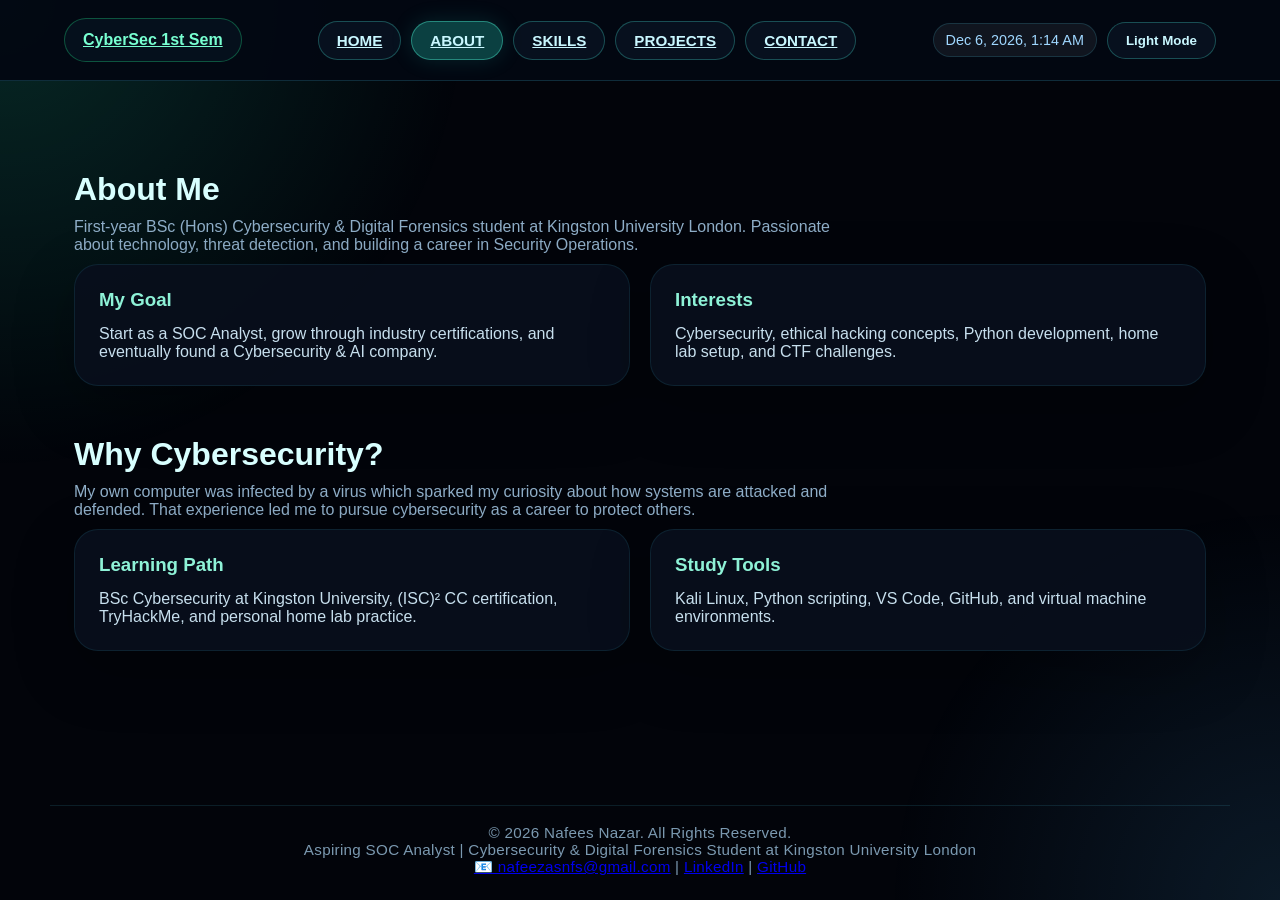
==== about.html @ be1dd74a "updated the footer" ====
﻿<!DOCTYPE html>
<html lang="en">

<head>
    <meta charset="UTF-8">
    <meta name="viewport" content="width=device-width, initial-scale=1.0">
    <title>Cybersecurity Portfolio - About</title>
    <link rel="stylesheet" href="./Assets/CSS/style.css">
</head>

<body>
    <header class="navbar-container">
        <nav class="nav_bar">
            <a class="brand" href="index.html">CyberSec 1st Sem</a>
            <div class="tab-buttons">
                <a class="tab-button" href="index.html">HOME</a>
                <a class="tab-button active" aria-current="page" href="about.html">ABOUT</a>
                <a class="tab-button" href="skills.html">SKILLS</a>
                <a class="tab-button" href="projects.html">PROJECTS</a>
                <a class="tab-button" href="contact.html">CONTACT</a>
            </div>
            <div class="nav-meta">
                <span id="live-time" class="live-time"></span>
                <button id="theme-toggle" class="theme-button" type="button">Light Mode</button>
            </div>
        </nav>
    </header>

    <main>
        <section class="info-section">
            <div class="section-heading">
                <h2>About Me</h2>
                <p>First-year BSc (Hons) Cybersecurity & Digital Forensics student at Kingston University London. Passionate about technology, threat detection, and building a career in Security Operations.</p>
            </div>
            <div class="info-grid">
                <div class="info-card">
                    <h3>My Goal</h3>
                    <p>Start as a SOC Analyst, grow through industry certifications, and eventually found a Cybersecurity & AI company.</p>
                </div>
                <div class="info-card">
                    <h3>Interests</h3>
                    <p>Cybersecurity, ethical hacking concepts, Python development, home lab setup, and CTF challenges.</p>
                </div>
            </div>
        </section>
        <section class="info-section">
            <div class="section-heading">
                <h2>Why Cybersecurity?</h2>
                <p>My own computer was infected by a virus which sparked my curiosity about how systems are attacked and defended. That experience led me to pursue cybersecurity as a career to protect others.</p>
            </div>
            <div class="info-grid">
                <div class="info-card">
                    <h3>Learning Path</h3>
                    <p>BSc Cybersecurity at Kingston University, (ISC)² CC certification, TryHackMe, and personal home lab practice.</p>
                </div>
                <div class="info-card">
                    <h3>Study Tools</h3>
                    <p>Kali Linux, Python scripting, VS Code, GitHub, and virtual machine environments.</p>
                </div>
            </div>
        </section>
    </main>

    <footer class="footer">
        <div class="footer-inner">
            <div>
                <p>© 2026 Nafees Nazar. All Rights Reserved.</p>
                <p>Aspiring SOC Analyst | Cybersecurity & Digital Forensics Student at Kingston University London</p>
                <p><a href="mailto:nafeezasnfs@gmail.com">📧 nafeezasnfs@gmail.com</a>  |  
                    <a href="https://linkedin.com/in/nafees-nazar-575b88280" target="_blank" rel="noreferrer">LinkedIn</a>  |  
                    <a href="https://github.com/M-Nafees-Cyber" target="_blank" rel="noreferrer">GitHub</a></p>
            </div>
        </div>
    </footer>

    <script src="./Assets/JS/script.js"></script>
</body>

</html>
---- Assets/CSS/style.css ----
﻿* {
    box-sizing: border-box;
    margin: 0;
    padding: 0;
}

body {
    font-family: 'Ubuntu', sans-serif;
    background: #02040a;
    color: #e8f7ff;
    min-height: 100vh;
    display: flex;
    flex-direction: column;
    overflow-x: hidden;
    scroll-behavior: smooth;
    transition: background 0.4s ease, color 0.4s ease;
}

main {
    flex: 1;
}

body::before {
    content: '';
    position: fixed;
    inset: 0;
    background: radial-gradient(circle at top left, rgba(39, 255, 201, 0.15), transparent 30%),
                radial-gradient(circle at bottom right, rgba(82, 184, 255, 0.12), transparent 25%);
    pointer-events: none;
    transition: background 0.4s ease;
}

body.light-theme {
    background: linear-gradient(180deg, #f8fbff 0%, #dfe8f7 100%);
    color: #0f1729;
}

body.light-theme::before {
    background: radial-gradient(circle at top left, rgba(38, 134, 209, 0.12), transparent 32%),
                radial-gradient(circle at bottom right, rgba(58, 105, 153, 0.12), transparent 30%);
}

body.light-theme .navbar-container {
    background: rgba(255, 255, 255, 0.95);
    border-bottom-color: rgba(38, 130, 190, 0.18);
}

body.light-theme .brand {
    background: #e7f4ff;
    color: #0f3f57;
    border-color: rgba(74, 179, 223, 0.35);
}

body.light-theme .tab-button,
body.light-theme .theme-button,
body.light-theme .tab-link-button,
body.light-theme .primary-button {
    background: rgba(255, 255, 255, 0.92);
    color: #0f1729;
    border-color: rgba(74, 179, 223, 0.28);
}

body.light-theme .tab-button.active {
    background: rgba(181, 224, 245, 0.35);
}

body.light-theme .live-time {
    background: rgba(255, 255, 255, 0.95);
    color: #214b61;
    border-color: rgba(74, 179, 223, 0.2);
}

body.light-theme .tab-button:hover,
body.light-theme .theme-button:hover,
body.light-theme .primary-button:hover,
body.light-theme .tab-link-button:hover {
    background: rgba(74, 179, 223, 0.18);
    box-shadow: 0 0 12px rgba(74, 179, 223, 0.18);
}

body.light-theme .overview-card,
body.light-theme .info-card,
body.light-theme .skill-card,
body.light-theme .project-card,
body.light-theme .contact-form,
body.light-theme .contact-link,
body.light-theme .code-card {
    background: rgba(255, 255, 255, 0.94);
    border-color: rgba(74, 179, 223, 0.16);
    color: #0f1729;
    box-shadow: 0 10px 30px rgba(15, 23, 42, 0.08);
}

body.light-theme .overview-card h3,
body.light-theme .info-card h3,
body.light-theme .skill-card h3,
body.light-theme .project-card h3,
body.light-theme .section-heading h2,
body.light-theme .hero-content h1 {
    color: #0b3b56;
}

body.light-theme .overview-card p,
body.light-theme .info-card p,
body.light-theme .skill-card p,
body.light-theme .project-card p,
body.light-theme .hero-content p,
body.light-theme .section-heading p,
body.light-theme .contact-form label,
body.light-theme .contact-form input,
body.light-theme .contact-form textarea,
body.light-theme .contact-link {
    color: #314a5d;
}

body.light-theme .contact-form input,
body.light-theme .contact-form textarea {
    background: #f8fbff;
    border-color: rgba(74, 179, 223, 0.22);
}

body.light-theme .status-chip {
    background: rgba(74, 179, 223, 0.14);
    color: #0f5c7e;
}

body.light-theme .footer {
    color: #415766;
    border-top-color: rgba(74, 179, 223, 0.12);
}

img {
    max-width: 100%;
    display: block;
}

.navbar-container {
    position: sticky;
    top: 0;
    z-index: 20;
    background: rgba(3, 8, 18, 0.95);
    border-bottom: 1px solid rgba(72, 210, 240, 0.18);
}

.nav_bar {
    display: flex;
    flex-wrap: wrap;
    align-items: center;
    justify-content: space-between;
    gap: 1rem;
    max-width: 1200px;
    margin: 0 auto;
    padding: 18px 24px;
}

.brand {
    background: #05101c;
    border: 1px solid rgba(30, 211, 130, 0.35);
    color: #78ffd1;
    font-size: 1rem;
    font-weight: 700;
    padding: 12px 18px;
    border-radius: 999px;
    cursor: pointer;
}

.tab-buttons {
    display: flex;
    flex-wrap: wrap;
    gap: 10px;
    justify-content: center;
}

.nav-meta {
    display: flex;
    align-items: center;
    gap: 10px;
}

.live-time {
    font-size: 0.9rem;
    color: #9fd7ff;
    padding: 8px 12px;
    border-radius: 999px;
    background: rgba(255, 255, 255, 0.06);
    border: 1px solid rgba(72, 210, 240, 0.16);
}

.tab-button,
.theme-button,
.tab-link-button,
.primary-button {
    border-radius: 999px;
    border: 1px solid rgba(67, 226, 210, 0.3);
    background: rgba(9, 19, 33, 0.82);
    color: #c9f7ff;
    cursor: pointer;
    transition: transform 0.2s ease, background 0.2s ease, box-shadow 0.2s ease;
}

.tab-button {
    padding: 10px 18px;
    font-size: 0.95rem;
    font-weight: 600;
}

.tab-button.active,
.tab-button:hover,
.theme-button:hover,
.primary-button:hover,
.tab-link-button:hover {
    background: rgba(38, 210, 190, 0.18);
    box-shadow: 0 0 22px rgba(38, 210, 190, 0.15);
}

.tab-button.active {
    background: rgba(38, 210, 190, 0.28);
    border-color: rgba(78, 245, 212, 0.4);
}

.theme-button {
    padding: 10px 18px;
    font-weight: 700;
}

.overview-grid {
    display: grid;
    grid-template-columns: repeat(3, minmax(220px, 1fr));
    gap: 20px;
    margin-top: 32px;
}

.overview-card {
    background: rgba(12, 20, 36, 0.95);
    border: 1px solid rgba(45, 190, 230, 0.18);
    border-radius: 24px;
    padding: 24px;
}

.overview-card h3 {
    margin-bottom: 14px;
    color: #b8fff2;
}

.overview-card p {
    color: #c7e5f3;
}

.status-chip {
    display: inline-flex;
    margin-top: 18px;
    padding: 8px 14px;
    border-radius: 999px;
    font-size: 0.85rem;
    background: rgba(66, 199, 184, 0.12);
    color: #9ff7e8;
}

.contact-links {
    display: flex;
    flex-wrap: wrap;
    gap: 12px;
    margin-bottom: 22px;
}

.contact-link {
    display: inline-flex;
    align-items: center;
    padding: 10px 16px;
    border-radius: 999px;
    background: rgba(33, 55, 79, 0.92);
    color: #9bf0ff;
    text-decoration: none;
    border: 1px solid rgba(59, 184, 223, 0.22);
}

.code-card {
    background: rgba(3, 9, 18, 0.94);
    border: 1px solid rgba(36, 146, 200, 0.18);
    border-radius: 20px;
    padding: 22px;
    margin-top: 28px;
}

.code-card pre {
    margin: 0;
    color: #7ef8fd;
    font-family: 'Courier New', monospace;
    font-size: 0.95rem;
    line-height: 1.5;
}

main {
    max-width: 1180px;
    margin: 0 auto;
    padding: 40px 24px 60px;
    position: relative;
}

.tab-section {
    display: none;
    opacity: 0;
    transform: translateY(16px);
    transition: opacity 0.3s ease, transform 0.3s ease;
}

.tab-section.active {
    display: block;
    opacity: 1;
    transform: translateY(0);
}

.hero-section {
    display: grid;
    grid-template-columns: 1.2fr 0.9fr;
    gap: 2rem;
    align-items: center;
}

.hero-content h1 {
    font-size: clamp(2.2rem, 4vw, 3.4rem);
    margin-bottom: 18px;
    line-height: 1.05;
    letter-spacing: -0.04em;
}

.hero-content p {
    max-width: 620px;
    margin-bottom: 28px;
    color: #a2cfe1;
}

.primary-button,
.tab-link-button {
    padding: 14px 26px;
    font-weight: 700;
    color: #020b10;
    background: linear-gradient(135deg, #2ef6c4 0%, #75e7ff 100%);
    border-color: transparent;
}

.hero-image {
    border-radius: 26px;
    overflow: hidden;
    box-shadow: 0 28px 90px rgba(0, 0, 0, 0.25);
    border: 1px solid rgba(56, 163, 178, 0.18);
}

.hero-image img {
    display: block;
    width: 100%;
    height: auto;
    object-fit: cover;
}

.section-heading h2 {
    font-size: 2rem;
    margin-bottom: 10px;
    color: #d8ffff;
}

.section-heading p {
    max-width: 760px;
    color: #8faec8;
    margin-bottom: 10px;
}

.info-section {
    margin-top: 50px;
}

.info-grid,
.skill-grid,
.project-grid {
    display: grid;
    gap: 20px;
}

.info-grid {
    grid-template-columns: repeat(2, minmax(220px, 1fr));
}

.skill-grid,
.project-grid {
    grid-template-columns: repeat(3, minmax(220px, 1fr));
}

.info-card,
.skill-card,
.project-card,
.contact-form {
    background: rgba(8, 15, 28, 0.9);
    border: 1px solid rgba(50, 163, 191, 0.14);
    border-radius: 24px;
    padding: 24px;
    box-shadow: 0 20px 60px rgba(0, 0, 0, 0.26);
}

.info-card h3,
.skill-card h3,
.project-card h3 {
    margin-bottom: 14px;
    color: #8ef2d7;
}

.info-card p,
.skill-card p,
.project-card p {
    color: #c7dfee;
}

.contact-section {
    margin-top: 50px;
}

.contact-form {
    display: grid;
    gap: 18px;
    max-width: 680px;
}

.contact-form label {
    font-weight: 700;
    color: #d3f4ff;
}

.contact-form input,
.contact-form textarea {
    width: 100%;
    border: 1px solid rgba(255, 255, 255, 0.08);
    border-radius: 16px;
    background: rgba(2, 8, 18, 0.95);
    color: #eef4ff;
    padding: 16px 18px;
    font-size: 1rem;
}

.contact-form input:focus,
.contact-form textarea:focus {
    outline: none;
    border-color: #35f4d0;
    box-shadow: 0 0 0 3px rgba(53, 244, 208, 0.15);
}

.form-message {
    opacity: 0;
    color: #7af2b0;
    transition: opacity 0.25s ease;
}

.form-message.visible {
    opacity: 1;
}

.footer {
    margin: 0 auto;
    max-width: 1180px;
    width: calc(100% - 32px);
    padding: 18px 24px 24px;
    color: #7b99b0;
    border-top: 1px solid rgba(72, 210, 240, 0.12);
    margin-top: auto;
    text-align: center;
}

.footer p {
    margin: 0;
    font-size: 0.95rem;
    letter-spacing: 0.02em;
}

@media (max-width: 960px) {
    .hero-section,
    .overview-grid,
    .info-grid,
    .skill-grid,
    .project-grid {
        grid-template-columns: 1fr;
    }
}

@media (max-width: 640px) {
    .nav_bar {
        flex-direction: column;
        align-items: stretch;
    }

    .tab-buttons {
        justify-content: center;
    }

    .theme-button {
        width: 100%;
    }
}
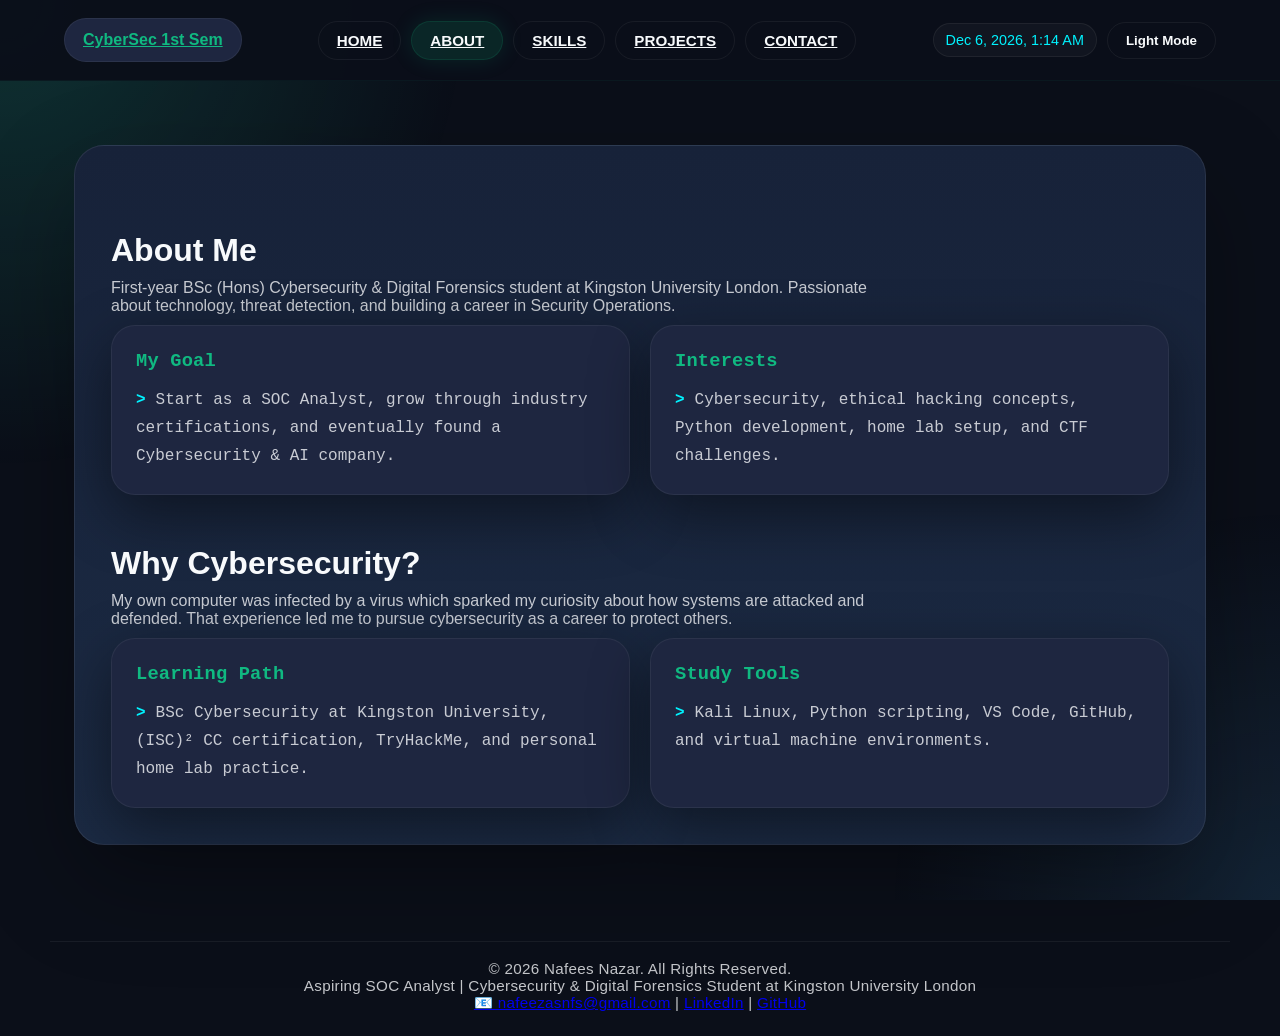
==== commit e3437b26: "Upgraded the cards" ====
--- a/about.html
+++ b/about.html
@@ -12,6 +12,9 @@
     <header class="navbar-container">
         <nav class="nav_bar">
             <a class="brand" href="index.html">CyberSec 1st Sem</a>
+            <button id="menu-toggle" class="menu-toggle" aria-label="Toggle navigation" aria-expanded="false" aria-controls="site-nav">
+                <span class="hamburger" aria-hidden="true"></span>
+            </button>
             <div class="tab-buttons">
                 <a class="tab-button" href="index.html">HOME</a>
                 <a class="tab-button active" aria-current="page" href="about.html">ABOUT</a>
@@ -25,8 +28,10 @@
             </div>
         </nav>
     </header>
+    <div id="nav-overlay" class="nav-overlay" hidden></div>
 
     <main>
+        <div class="page-card">
         <section class="info-section">
             <div class="section-heading">
                 <h2>About Me</h2>
@@ -59,6 +64,7 @@
                 </div>
             </div>
         </section>
+        </div>
     </main>
 
     <footer class="footer">
--- a/Assets/CSS/style.css
+++ b/Assets/CSS/style.css
@@ -4,10 +4,66 @@
     padding: 0;
 }
 
+/* Theme variables: default = Dark Theme per user palette */
+:root {
+    --bg: #0B0F19; /* Deep Slate */
+    --surface: #1E2640; /* Navy Gray */
+    --card: #1E2640;
+    --text: #F8FAFC; /* Crisp White */
+    --muted-text: rgba(248,250,252,0.78);
+    --accent: #00F2FE; /* Mint Green (cyan) */
+    --accent-2: #10B981; /* Mint Green (emerald) */
+    --nav-bg: rgba(11,15,25,0.96);
+    --nav-border: rgba(16,185,129,0.06);
+    --brand-bg: var(--surface);
+    --brand-text: var(--accent-2);
+    --button-text: #0B0F19;
+    --card-shadow: rgba(0,0,0,0.45);
+    --accent-bg: rgba(0,242,254,0.12);
+    --accent-2-bg: rgba(16,185,129,0.14);
+    --muted-bg: rgba(255,255,255,0.03);
+    --muted-border: rgba(255,255,255,0.06);
+    --accent-outline: rgba(16,185,129,0.18);
+    --bg-decor-1: rgba(39,255,201,0.15);
+    --bg-decor-2: rgba(82,184,255,0.12);
+    --large-shadow-color: rgba(0,0,0,0.25);
+    --overlay-bg: rgba(3,8,18,0.6);
+    --focus-outline: rgba(46,198,170,0.18);
+    --focus-shadow: rgba(46,198,170,0.08);
+}
+
+/* Light theme overrides (user palette) */
+.light-theme {
+    --bg: #F4F6F9; /* Ice Gray */
+    --surface: #FFFFFF; /* Pure White */
+    --card: #FFFFFF;
+    --text: #0F172A; /* Dark Ink */
+    --muted-text: rgba(15,23,42,0.72);
+    --accent: #059669; /* Secure Emerald */
+    --accent-2: #059669;
+    --nav-bg: rgba(244,246,249,0.98);
+    --nav-border: rgba(5,150,105,0.06);
+    --brand-bg: var(--surface);
+    --brand-text: var(--accent);
+    --button-text: #FFFFFF;
+    --card-shadow: rgba(15,23,42,0.06);
+    --accent-bg: rgba(5,150,105,0.12);
+    --accent-2-bg: rgba(5,150,105,0.14);
+    --muted-bg: rgba(15,23,42,0.03);
+    --muted-border: rgba(15,23,42,0.06);
+    --accent-outline: rgba(5,150,105,0.12);
+    --bg-decor-1: rgba(5,150,105,0.06);
+    --bg-decor-2: rgba(82,184,255,0.04);
+    --large-shadow-color: rgba(15,23,42,0.06);
+    --overlay-bg: rgba(15,23,42,0.6);
+    --focus-outline: rgba(5,150,105,0.12);
+    --focus-shadow: rgba(5,150,105,0.06);
+}
+
 body {
     font-family: 'Ubuntu', sans-serif;
-    background: #02040a;
-    color: #e8f7ff;
+    background: var(--bg);
+    color: var(--text);
     min-height: 100vh;
     display: flex;
     flex-direction: column;
@@ -24,110 +80,12 @@
     content: '';
     position: fixed;
     inset: 0;
-    background: radial-gradient(circle at top left, rgba(39, 255, 201, 0.15), transparent 30%),
-                radial-gradient(circle at bottom right, rgba(82, 184, 255, 0.12), transparent 25%);
+    background: radial-gradient(circle at top left, var(--bg-decor-1), transparent 30%),
+                radial-gradient(circle at bottom right, var(--bg-decor-2), transparent 25%);
     pointer-events: none;
     transition: background 0.4s ease;
 }
-
-body.light-theme {
-    background: linear-gradient(180deg, #f8fbff 0%, #dfe8f7 100%);
-    color: #0f1729;
-}
-
-body.light-theme::before {
-    background: radial-gradient(circle at top left, rgba(38, 134, 209, 0.12), transparent 32%),
-                radial-gradient(circle at bottom right, rgba(58, 105, 153, 0.12), transparent 30%);
-}
-
-body.light-theme .navbar-container {
-    background: rgba(255, 255, 255, 0.95);
-    border-bottom-color: rgba(38, 130, 190, 0.18);
-}
-
-body.light-theme .brand {
-    background: #e7f4ff;
-    color: #0f3f57;
-    border-color: rgba(74, 179, 223, 0.35);
-}
-
-body.light-theme .tab-button,
-body.light-theme .theme-button,
-body.light-theme .tab-link-button,
-body.light-theme .primary-button {
-    background: rgba(255, 255, 255, 0.92);
-    color: #0f1729;
-    border-color: rgba(74, 179, 223, 0.28);
-}
-
-body.light-theme .tab-button.active {
-    background: rgba(181, 224, 245, 0.35);
-}
-
-body.light-theme .live-time {
-    background: rgba(255, 255, 255, 0.95);
-    color: #214b61;
-    border-color: rgba(74, 179, 223, 0.2);
-}
-
-body.light-theme .tab-button:hover,
-body.light-theme .theme-button:hover,
-body.light-theme .primary-button:hover,
-body.light-theme .tab-link-button:hover {
-    background: rgba(74, 179, 223, 0.18);
-    box-shadow: 0 0 12px rgba(74, 179, 223, 0.18);
-}
-
-body.light-theme .overview-card,
-body.light-theme .info-card,
-body.light-theme .skill-card,
-body.light-theme .project-card,
-body.light-theme .contact-form,
-body.light-theme .contact-link,
-body.light-theme .code-card {
-    background: rgba(255, 255, 255, 0.94);
-    border-color: rgba(74, 179, 223, 0.16);
-    color: #0f1729;
-    box-shadow: 0 10px 30px rgba(15, 23, 42, 0.08);
-}
-
-body.light-theme .overview-card h3,
-body.light-theme .info-card h3,
-body.light-theme .skill-card h3,
-body.light-theme .project-card h3,
-body.light-theme .section-heading h2,
-body.light-theme .hero-content h1 {
-    color: #0b3b56;
-}
-
-body.light-theme .overview-card p,
-body.light-theme .info-card p,
-body.light-theme .skill-card p,
-body.light-theme .project-card p,
-body.light-theme .hero-content p,
-body.light-theme .section-heading p,
-body.light-theme .contact-form label,
-body.light-theme .contact-form input,
-body.light-theme .contact-form textarea,
-body.light-theme .contact-link {
-    color: #314a5d;
-}
-
-body.light-theme .contact-form input,
-body.light-theme .contact-form textarea {
-    background: #f8fbff;
-    border-color: rgba(74, 179, 223, 0.22);
-}
-
-body.light-theme .status-chip {
-    background: rgba(74, 179, 223, 0.14);
-    color: #0f5c7e;
-}
-
-body.light-theme .footer {
-    color: #415766;
-    border-top-color: rgba(74, 179, 223, 0.12);
-}
+/* Deprecated light-theme specifics removed — color palette now driven by CSS variables above */
 
 img {
     max-width: 100%;
@@ -138,8 +96,8 @@
     position: sticky;
     top: 0;
     z-index: 20;
-    background: rgba(3, 8, 18, 0.95);
-    border-bottom: 1px solid rgba(72, 210, 240, 0.18);
+    background: var(--nav-bg);
+    border-bottom: 1px solid var(--nav-border);
 }
 
 .nav_bar {
@@ -153,10 +111,109 @@
     padding: 18px 24px;
 }
 
+/* Mobile/tablet menu toggle - hidden on desktop */
+.menu-toggle {
+    display: none;
+    background: transparent;
+    border: 1px solid var(--muted-border);
+    color: inherit;
+    padding: 8px 10px;
+    font-size: 1.25rem;
+    border-radius: 8px;
+    cursor: pointer;
+}
+/* Default: ensure tab-buttons visible on desktop */
+.tab-buttons { display: flex; }
+
+/* When nav is open on small screens show items (controlled below) */
+.nav_bar.open .tab-buttons {
+    display: flex;
+}
+
+/* Slight layout tweaks for medium/small screens (tablet+mobile) */
+@media (max-width: 900px) {
+    .menu-toggle {
+        display: inline-flex !important;
+        align-items: center;
+        justify-content: center;
+    }
+
+    /* Hide the regular inline nav and convert to stacked panel */
+    .tab-buttons {
+        display: none;
+        width: 100%;
+        flex-direction: column;
+        gap: 10px;
+        margin-top: 12px;
+        overflow: hidden;
+        max-height: 0;
+        transition: max-height 360ms cubic-bezier(.2,.9,.2,1);
+    }
+
+    .nav_bar.open .tab-buttons {
+        max-height: 520px; /* allows slide-down */
+        padding: 12px 0 10px;
+        box-shadow: 0 18px 44px var(--card-shadow);
+        border-radius: 12px;
+        background: var(--nav-bg);
+        border: 1px solid var(--nav-border);
+    }
+
+    .nav_meta,
+    .nav-meta {
+        display: flex;
+        gap: 8px;
+        align-items: center;
+    }
+
+    .nav_bar {
+        align-items: flex-start;
+    }
+
+    /* Staggered reveal for nav items */
+    .tab-buttons a,
+    .tab-buttons button {
+        opacity: 0;
+        transform: translateY(-6px) scale(0.99);
+        transition: transform 320ms cubic-bezier(.2,.9,.2,1), opacity 260ms ease;
+        padding: 12px 16px;
+        border-radius: 10px;
+        background: transparent;
+    }
+
+    .nav_bar.open .tab-buttons a,
+    .nav_bar.open .tab-buttons button {
+        opacity: 1;
+        transform: translateY(0) scale(1);
+    }
+
+    .nav_bar.open .tab-buttons a:nth-child(1){ transition-delay: 80ms; }
+    .nav_bar.open .tab-buttons a:nth-child(2){ transition-delay: 140ms; }
+    .nav_bar.open .tab-buttons a:nth-child(3){ transition-delay: 200ms; }
+    .nav_bar.open .tab-buttons a:nth-child(4){ transition-delay: 260ms; }
+    .nav_bar.open .tab-buttons a:nth-child(5){ transition-delay: 320ms; }
+}
+
+@media (max-width: 480px) {
+    main {
+        padding: 28px 16px 48px;
+    }
+
+    .hero-content h1 {
+        font-size: clamp(1.6rem, 5vw, 2.4rem);
+    }
+
+    .primary-button,
+    .tab-button {
+        padding: 12px 16px;
+        font-size: 0.95rem;
+    }
+}
+
 .brand {
-    background: #05101c;
-    border: 1px solid rgba(30, 211, 130, 0.35);
-    color: #78ffd1;
+    background: var(--brand-bg);
+    border: 1px solid var(--muted-border);
+    color: var(--brand-text);
     font-size: 1rem;
     font-weight: 700;
     padding: 12px 18px;
@@ -179,11 +236,11 @@
 
 .live-time {
     font-size: 0.9rem;
-    color: #9fd7ff;
+    color: var(--accent);
     padding: 8px 12px;
     border-radius: 999px;
-    background: rgba(255, 255, 255, 0.06);
-    border: 1px solid rgba(72, 210, 240, 0.16);
+    background: var(--muted-bg);
+    border: 1px solid var(--muted-border);
 }
 
 .tab-button,
@@ -191,11 +248,11 @@
 .tab-link-button,
 .primary-button {
     border-radius: 999px;
-    border: 1px solid rgba(67, 226, 210, 0.3);
-    background: rgba(9, 19, 33, 0.82);
-    color: #c9f7ff;
+    border: 1px solid var(--muted-border);
+    background: transparent;
+    color: var(--text);
     cursor: pointer;
-    transition: transform 0.2s ease, background 0.2s ease, box-shadow 0.2s ease;
+    transition: transform 0.18s ease, background 260ms ease, box-shadow 200ms ease;
 }
 
 .tab-button {
@@ -209,13 +266,13 @@
 .theme-button:hover,
 .primary-button:hover,
 .tab-link-button:hover {
-    background: rgba(38, 210, 190, 0.18);
-    box-shadow: 0 0 22px rgba(38, 210, 190, 0.15);
+    background: var(--accent-bg);
+    box-shadow: 0 0 22px var(--accent-2-bg);
 }
 
 .tab-button.active {
-    background: rgba(38, 210, 190, 0.28);
-    border-color: rgba(78, 245, 212, 0.4);
+    background: var(--accent-2-bg);
+    border-color: var(--accent-2-bg);
 }
 
 .theme-button {
@@ -231,19 +288,19 @@
 }
 
 .overview-card {
-    background: rgba(12, 20, 36, 0.95);
-    border: 1px solid rgba(45, 190, 230, 0.18);
+    background: var(--card);
+    border: 1px solid var(--muted-border);
     border-radius: 24px;
     padding: 24px;
 }
 
 .overview-card h3 {
     margin-bottom: 14px;
-    color: #b8fff2;
+    color: var(--accent-2);
 }
 
 .overview-card p {
-    color: #c7e5f3;
+    color: var(--muted-text);
 }
 
 .status-chip {
@@ -252,8 +309,8 @@
     padding: 8px 14px;
     border-radius: 999px;
     font-size: 0.85rem;
-    background: rgba(66, 199, 184, 0.12);
-    color: #9ff7e8;
+    background: var(--accent-2-bg);
+    color: var(--accent-2);
 }
 
 .contact-links {
@@ -268,26 +325,155 @@
     align-items: center;
     padding: 10px 16px;
     border-radius: 999px;
-    background: rgba(33, 55, 79, 0.92);
-    color: #9bf0ff;
+    background: var(--muted-bg);
+    color: var(--accent);
     text-decoration: none;
-    border: 1px solid rgba(59, 184, 223, 0.22);
+    border: 1px solid var(--muted-border);
 }
 
 .code-card {
-    background: rgba(3, 9, 18, 0.94);
-    border: 1px solid rgba(36, 146, 200, 0.18);
+    background: var(--surface);
+    border: 1px solid var(--muted-border);
     border-radius: 20px;
     padding: 22px;
     margin-top: 28px;
 }
-
 .code-card pre {
     margin: 0;
-    color: #7ef8fd;
+    color: var(--accent);
     font-family: 'Courier New', monospace;
     font-size: 0.95rem;
     line-height: 1.5;
+}
+
+    .page-card {
+        background: linear-gradient(180deg, #172239 0%, #1B2A43 100%);
+        border: 1px solid rgba(255,255,255,0.08);
+        border-radius: 30px;
+        box-shadow: 0 38px 100px rgba(0, 0, 0, 0.28);
+        padding: 36px;
+        margin: 24px auto 36px;
+        max-width: 1200px;
+    }
+
+    .page-card section {
+        margin-bottom: 28px;
+    }
+
+    .page-card section:last-child {
+        margin-bottom: 0;
+    }
+
+    .page-card .hero-section {
+        background: rgba(255,255,255,0.04);
+        border: 1px solid rgba(255,255,255,0.08);
+        border-radius: 28px;
+        padding: 28px;
+        box-shadow: inset 0 0 0 rgba(255,255,255,0.02);
+    }
+
+    .page-card .hero-content,
+    .page-card .overview-grid,
+    .page-card .info-grid,
+    .page-card .skill-grid,
+    .page-card .project-grid,
+    .page-card .contact-links,
+    .page-card .contact-form {
+        margin-top: 0;
+    }
+
+/* Terminal-style card used on the home hero */
+.terminal-card {
+    background: linear-gradient(180deg, rgba(6,10,18,0.96), rgba(9,14,22,0.98));
+    border-radius: 12px;
+    padding: 18px 20px;
+    margin-top: 18px;
+    border: 1px solid rgba(255,255,255,0.04);
+    box-shadow: 0 12px 30px rgba(2,6,23,0.6);
+    max-width: 680px;
+    font-family: 'Courier New', monospace;
+}
+
+.term-prompt {
+    color: rgba(180,220,255,0.9);
+    font-weight: 700;
+    margin-bottom: 10px;
+    background: linear-gradient(90deg, rgba(255,255,255,0.02), transparent);
+    padding: 8px 12px;
+    border-radius: 8px;
+}
+
+.term-list {
+    list-style: none;
+    padding: 6px 4px 0 8px;
+    margin: 0;
+}
+
+.term-list li {
+    color: var(--muted-text);
+    padding: 8px 0;
+    display: flex;
+    gap: 10px;
+    align-items: baseline;
+}
+
+.term-list .chev {
+    color: var(--accent);
+    display: inline-block;
+    width: 20px;
+    font-weight: 700;
+}
+
+/* Make overview/info/skill/project cards match the terminal aesthetic */
+.overview-card,
+.info-card,
+.skill-card,
+.project-card {
+    background: linear-gradient(180deg, rgba(10, 16, 30, 0.96), rgba(15, 22, 38, 0.98));
+    border: 1px solid rgba(255,255,255,0.1);
+    border-radius: 18px;
+    padding: 24px;
+    color: var(--muted-text);
+    font-family: 'Courier New', monospace;
+    box-shadow: 0 24px 48px rgba(0, 0, 0, 0.35);
+    transition: transform 0.25s ease, border-color 0.25s ease, box-shadow 0.25s ease;
+}
+
+.overview-card:hover,
+.info-card:hover,
+.skill-card:hover,
+.project-card:hover {
+    transform: translateY(-4px);
+    border-color: rgba(0,242,254,0.2);
+    box-shadow: 0 28px 58px rgba(0, 0, 0, 0.4);
+}
+
+.overview-card h3,
+.info-card h3,
+.skill-card h3,
+.project-card h3 {
+    color: var(--accent);
+    font-weight: 700;
+    margin-bottom: 12px;
+    letter-spacing: 0.01em;
+}
+
+.overview-card p,
+.info-card p,
+.skill-card p,
+.project-card p {
+    margin: 0;
+    line-height: 1.75;
+}
+
+.overview-card p:before,
+.info-card p:before,
+.skill-card p:before,
+.project-card p:before {
+    content: ">";
+    color: var(--accent);
+    margin-right: 10px;
+    font-weight: 700;
 }
 
 main {
@@ -327,23 +513,67 @@
 .hero-content p {
     max-width: 620px;
     margin-bottom: 28px;
-    color: #a2cfe1;
+    color: var(--muted-text);
 }
 
 .primary-button,
 .tab-link-button {
     padding: 14px 26px;
     font-weight: 700;
-    color: #020b10;
-    background: linear-gradient(135deg, #2ef6c4 0%, #75e7ff 100%);
+    color: var(--button-text);
+    background: linear-gradient(135deg, var(--accent) 0%, var(--accent-2) 100%);
     border-color: transparent;
+    text-decoration: none;
+    display: inline-flex;
+    align-items: center;
+    justify-content: center;
+}
+
+.primary-button:visited,
+.secondary-button:visited,
+.tab-link-button:visited {
+    color: var(--button-text);
+    text-decoration: none;
+    background: linear-gradient(135deg, var(--accent-2) 0%, var(--accent) 100%);
+}
+
+.primary-button:focus,
+.primary-button:active,
+.secondary-button:focus,
+.secondary-button:active,
+.tab-link-button:focus,
+.tab-link-button:active {
+    outline: none;
+    box-shadow: none;
+    background: linear-gradient(135deg, var(--accent-2) 0%, var(--accent) 100%);
+}
+
+.hero-buttons {
+    display: flex;
+    flex-wrap: wrap;
+    gap: 12px;
+}
+
+.secondary-button {
+    background: linear-gradient(135deg, var(--accent-2) 0%, var(--accent) 100%);
+    color: var(--button-text);
+}
+
+.primary-button {
+    background: linear-gradient(135deg, var(--accent-2) 0%, var(--accent) 100%);
+    color: var(--button-text);
+    border: none;
+    padding: 10px 16px;
+    border-radius: 12px;
+    cursor: pointer;
+    transition: transform 160ms ease, box-shadow 180ms ease;
 }
 
 .hero-image {
     border-radius: 26px;
     overflow: hidden;
-    box-shadow: 0 28px 90px rgba(0, 0, 0, 0.25);
-    border: 1px solid rgba(56, 163, 178, 0.18);
+    box-shadow: 0 28px 90px var(--large-shadow-color);
+    border: 1px solid var(--muted-border);
 }
 
 .hero-image img {
@@ -356,12 +586,12 @@
 .section-heading h2 {
     font-size: 2rem;
     margin-bottom: 10px;
-    color: #d8ffff;
+    color: var(--text);
 }
 
 .section-heading p {
     max-width: 760px;
-    color: #8faec8;
+    color: var(--muted-text);
     margin-bottom: 10px;
 }
 
@@ -389,24 +619,24 @@
 .skill-card,
 .project-card,
 .contact-form {
-    background: rgba(8, 15, 28, 0.9);
-    border: 1px solid rgba(50, 163, 191, 0.14);
+    background: var(--card);
+    border: 1px solid var(--muted-border);
     border-radius: 24px;
     padding: 24px;
-    box-shadow: 0 20px 60px rgba(0, 0, 0, 0.26);
+    box-shadow: 0 20px 60px var(--card-shadow);
 }
 
 .info-card h3,
 .skill-card h3,
 .project-card h3 {
     margin-bottom: 14px;
-    color: #8ef2d7;
+    color: var(--accent-2);
 }
 
 .info-card p,
 .skill-card p,
 .project-card p {
-    color: #c7dfee;
+    color: var(--muted-text);
 }
 
 .contact-section {
@@ -421,30 +651,139 @@
 
 .contact-form label {
     font-weight: 700;
-    color: #d3f4ff;
+    color: var(--text);
 }
 
 .contact-form input,
 .contact-form textarea {
     width: 100%;
-    border: 1px solid rgba(255, 255, 255, 0.08);
+    border: 1px solid var(--muted-border);
     border-radius: 16px;
-    background: rgba(2, 8, 18, 0.95);
-    color: #eef4ff;
+    background: var(--surface);
+    color: var(--text);
     padding: 16px 18px;
     font-size: 1rem;
+}
+
+.contact-form textarea {
+    resize: none;
+    height: 160px;
+    max-height: 160px;
+    box-sizing: border-box;
+    overflow: auto;
 }
 
 .contact-form input:focus,
 .contact-form textarea:focus {
     outline: none;
-    border-color: #35f4d0;
-    box-shadow: 0 0 0 3px rgba(53, 244, 208, 0.15);
-}
+    border-color: var(--accent-2);
+    box-shadow: 0 0 0 3px var(--accent-2-bg);
+}
+
+/* Final override media rules to ensure mobile nav hides/shows correctly
+   (placed at end so they override earlier non-media rules) */
+@media (max-width: 880px) {
+    .tab-buttons {
+        display: none !important;
+    }
+
+    .nav_bar.open .tab-buttons {
+        display: flex !important;
+        width: 100%;
+        flex-direction: column;
+        gap: 10px;
+        margin-top: 12px;
+        padding-bottom: 8px;
+    }
+
+    .nav_bar.open .tab-buttons a,
+    .nav_bar.open .tab-buttons button {
+        width: 100%;
+        text-align: center;
+        padding: 10px 14px;
+    }
+
+    .menu-toggle {
+        order: 2;
+        margin-left: 8px;
+    }
+
+    @keyframes navFadeIn {
+        from { opacity: 0; transform: translateY(-6px); }
+        to { opacity: 1; transform: translateY(0); }
+    }
+
+    .nav_bar.open .tab-buttons {
+        animation: navFadeIn 180ms ease;
+    }
+}
+
+.menu-toggle {
+    width: 44px;
+    height: 40px;
+    display: none; /* hidden by default; shown only on <=1024px */
+    align-items: center;
+    justify-content: center;
+    background: transparent;
+    border: 1px solid var(--muted-border);
+    border-radius: 10px;
+    transition: transform 200ms ease, box-shadow 200ms ease, background 150ms ease;
+    -webkit-tap-highlight-color: transparent;
+}
+
+.menu-toggle .hamburger {
+    position: relative;
+    display: block;
+    width: 20px;
+    height: 2px;
+    background-color: var(--text);
+    transition: background-color 180ms ease;
+}
+
+.menu-toggle .hamburger::before,
+.menu-toggle .hamburger::after {
+    content: '';
+    position: absolute;
+    left: 0;
+    width: 100%;
+    height: 2px;
+    background-color: var(--text);
+    transition: transform 220ms ease, opacity 180ms ease, background-color 180ms ease;
+}
+
+.menu-toggle .hamburger::before { top: -7px; }
+.menu-toggle .hamburger::after { top: 7px; }
+
+.menu-toggle.open .hamburger { background: transparent; }
+.menu-toggle.open .hamburger::before { transform: translateY(7px) rotate(45deg); }
+.menu-toggle.open .hamburger::after { transform: translateY(-7px) rotate(-45deg); }
+
+.nav-overlay {
+    position: fixed;
+    inset: 0;
+    background: var(--overlay-bg);
+    z-index: 14;
+    opacity: 0;
+    visibility: hidden;
+    pointer-events: none;
+    transition: opacity 220ms ease, visibility 220ms ease;
+}
+.nav-overlay.open {
+    opacity: 1;
+    visibility: visible;
+    pointer-events: auto;
+}
+
+.menu-toggle:active { transform: scale(0.98); }
+.menu-toggle:focus { outline: 2px solid var(--accent-outline); box-shadow: 0 4px 18px var(--focus-shadow); }
+
+/* Ensure overlay sits behind sticky nav but above page */
+.navbar-container { z-index: 20; }
+
 
 .form-message {
     opacity: 0;
-    color: #7af2b0;
+    color: var(--accent-2);
     transition: opacity 0.25s ease;
 }
 
@@ -457,8 +796,8 @@
     max-width: 1180px;
     width: calc(100% - 32px);
     padding: 18px 24px 24px;
-    color: #7b99b0;
-    border-top: 1px solid rgba(72, 210, 240, 0.12);
+    color: var(--muted-text);
+    border-top: 1px solid var(--muted-border);
     margin-top: auto;
     text-align: center;
 }
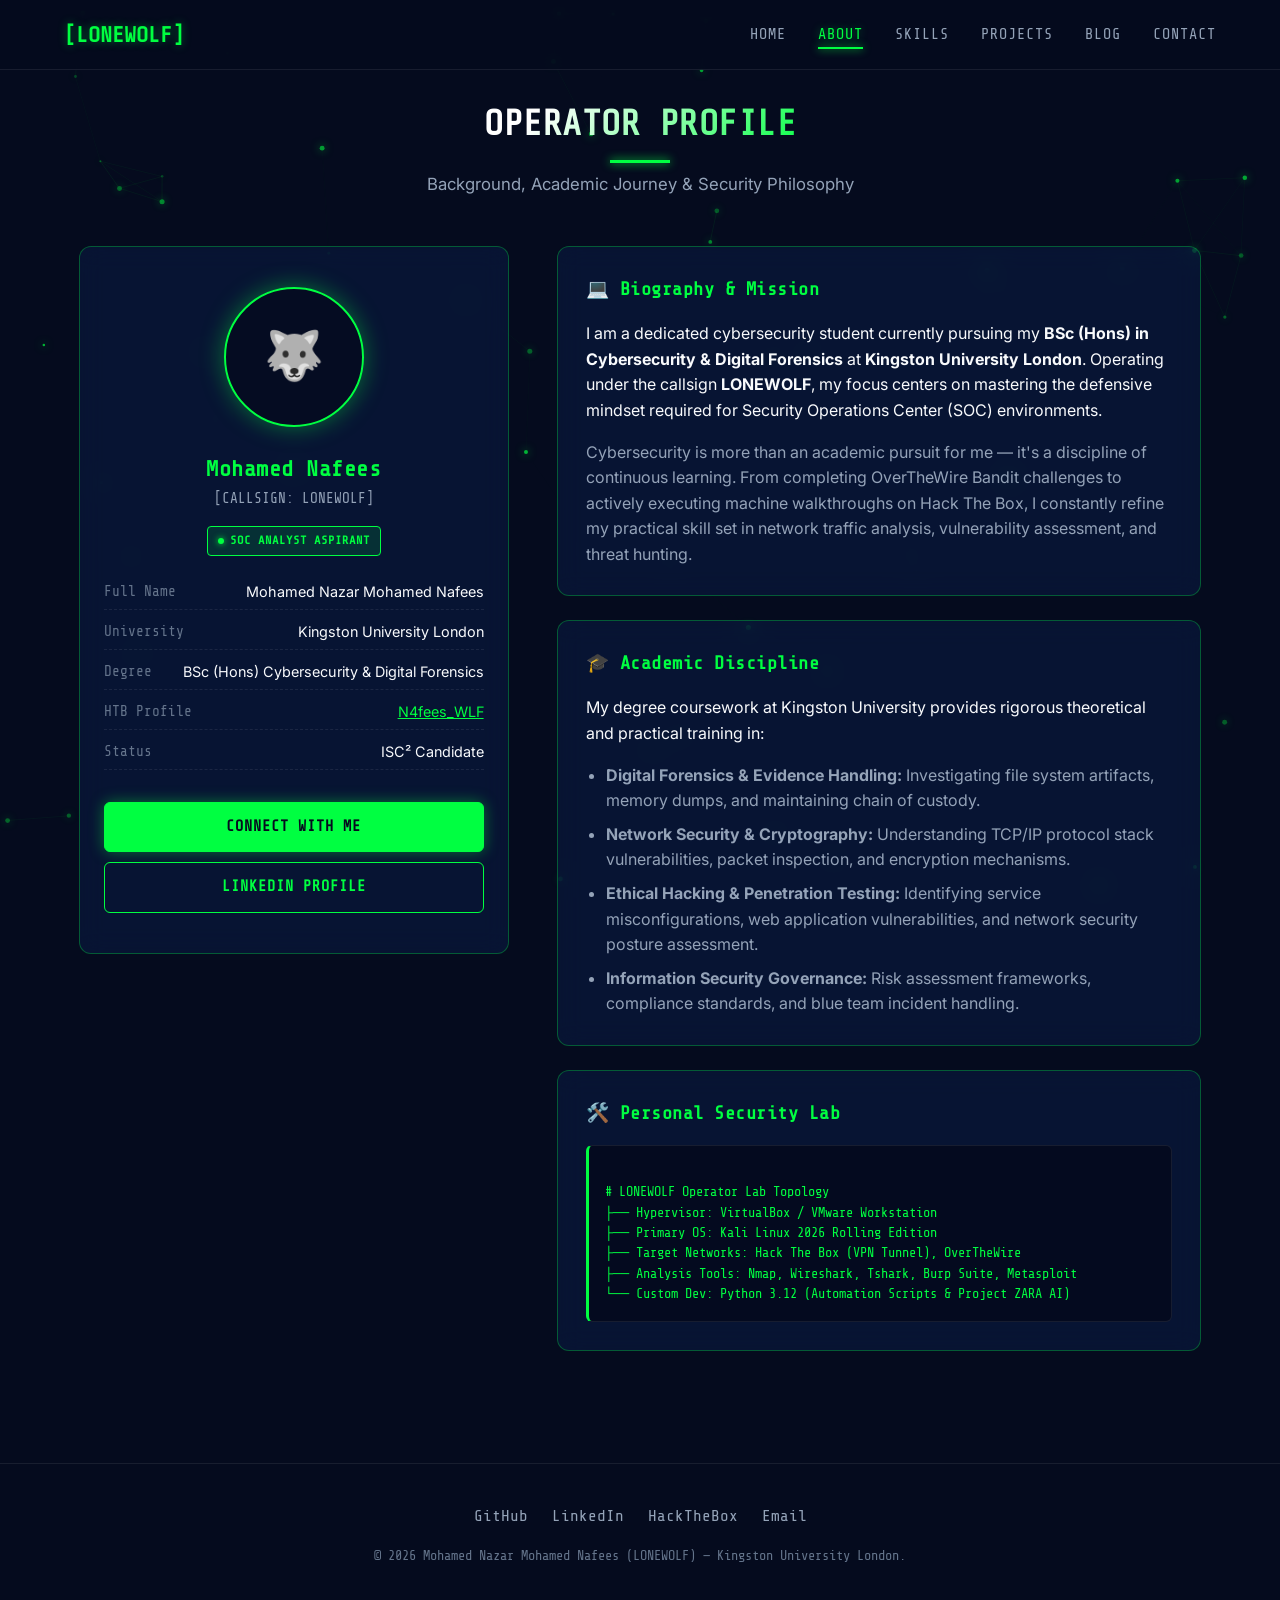
==== commit 14ce2a9b: "upgraded to a new template" ====
--- a/about.html
+++ b/about.html
@@ -1,85 +1,131 @@
-﻿<!DOCTYPE html>
+<!DOCTYPE html>
 <html lang="en">
+<head>
+  <meta charset="UTF-8">
+  <meta name="viewport" content="width=device-width, initial-scale=1.0">
+  <meta name="description" content="About Mohamed Nazar Mohamed Nafees (LONEWOLF) — BSc Cybersecurity & Digital Forensics Student at Kingston University London.">
+  <title>About | LONEWOLF — Mohamed Nafees</title>
+  <link rel="stylesheet" href="style.css">
+</head>
+<body>
 
-<head>
-    <meta charset="UTF-8">
-    <meta name="viewport" content="width=device-width, initial-scale=1.0">
-    <title>Cybersecurity Portfolio - About</title>
-    <link rel="stylesheet" href="./Assets/CSS/style.css">
-</head>
+  <!-- Navigation Bar -->
+  <nav class="navbar">
+    <a href="index.html" class="nav-brand">
+      [LONEWOLF]
+    </a>
+    <ul class="nav-menu">
+      <li><a href="index.html" class="nav-link">Home</a></li>
+      <li><a href="about.html" class="nav-link active">About</a></li>
+      <li><a href="skills.html" class="nav-link">Skills</a></li>
+      <li><a href="projects.html" class="nav-link">Projects</a></li>
+      <li><a href="blog.html" class="nav-link">Blog</a></li>
+      <li><a href="contact.html" class="nav-link">Contact</a></li>
+    </ul>
+    <button class="hamburger" aria-label="Toggle Navigation Menu">&#9776;</button>
+  </nav>
 
-<body>
-    <header class="navbar-container">
-        <nav class="nav_bar">
-            <a class="brand" href="index.html">CyberSec 1st Sem</a>
-            <button id="menu-toggle" class="menu-toggle" aria-label="Toggle navigation" aria-expanded="false" aria-controls="site-nav">
-                <span class="hamburger" aria-hidden="true"></span>
-            </button>
-            <div class="tab-buttons">
-                <a class="tab-button" href="index.html">HOME</a>
-                <a class="tab-button active" aria-current="page" href="about.html">ABOUT</a>
-                <a class="tab-button" href="skills.html">SKILLS</a>
-                <a class="tab-button" href="projects.html">PROJECTS</a>
-                <a class="tab-button" href="contact.html">CONTACT</a>
-            </div>
-            <div class="nav-meta">
-                <span id="live-time" class="live-time"></span>
-                <button id="theme-toggle" class="theme-button" type="button">Light Mode</button>
-            </div>
-        </nav>
-    </header>
-    <div id="nav-overlay" class="nav-overlay" hidden></div>
+  <!-- Page Header -->
+  <section class="section" style="padding-bottom: 2rem;">
+    <div class="section-header">
+      <h1 class="section-title gradient-text">OPERATOR PROFILE</h1>
+      <p class="section-subtitle">Background, Academic Journey & Security Philosophy</p>
+    </div>
 
-    <main>
-        <div class="page-card">
-        <section class="info-section">
-            <div class="section-heading">
-                <h2>About Me</h2>
-                <p>First-year BSc (Hons) Cybersecurity & Digital Forensics student at Kingston University London. Passionate about technology, threat detection, and building a career in Security Operations.</p>
-            </div>
-            <div class="info-grid">
-                <div class="info-card">
-                    <h3>My Goal</h3>
-                    <p>Start as a SOC Analyst, grow through industry certifications, and eventually found a Cybersecurity & AI company.</p>
-                </div>
-                <div class="info-card">
-                    <h3>Interests</h3>
-                    <p>Cybersecurity, ethical hacking concepts, Python development, home lab setup, and CTF challenges.</p>
-                </div>
-            </div>
-        </section>
-        <section class="info-section">
-            <div class="section-heading">
-                <h2>Why Cybersecurity?</h2>
-                <p>My own computer was infected by a virus which sparked my curiosity about how systems are attacked and defended. That experience led me to pursue cybersecurity as a career to protect others.</p>
-            </div>
-            <div class="info-grid">
-                <div class="info-card">
-                    <h3>Learning Path</h3>
-                    <p>BSc Cybersecurity at Kingston University, (ISC)² CC certification, TryHackMe, and personal home lab practice.</p>
-                </div>
-                <div class="info-card">
-                    <h3>Study Tools</h3>
-                    <p>Kali Linux, Python scripting, VS Code, GitHub, and virtual machine environments.</p>
-                </div>
-            </div>
-        </section>
+    <div class="about-grid">
+      
+      <!-- Left Column: Profile Card -->
+      <div class="glass-card profile-box">
+        <div class="profile-avatar">🐺</div>
+        <h2 class="green-text" style="font-size: 1.4rem;">Mohamed Nafees</h2>
+        <p class="muted-text" style="font-family: var(--font-mono); font-size: 0.9rem;">[CALLSIGN: LONEWOLF]</p>
+        
+        <div style="margin-top: 1rem;">
+          <span class="badge badge-active">SOC ANALYST ASPIRANT</span>
         </div>
-    </main>
 
-    <footer class="footer">
-        <div class="footer-inner">
-            <div>
-                <p>© 2026 Nafees Nazar. All Rights Reserved.</p>
-                <p>Aspiring SOC Analyst | Cybersecurity & Digital Forensics Student at Kingston University London</p>
-                <p><a href="mailto:nafeezasnfs@gmail.com">📧 nafeezasnfs@gmail.com</a>  |  
-                    <a href="https://linkedin.com/in/nafees-nazar-575b88280" target="_blank" rel="noreferrer">LinkedIn</a>  |  
-                    <a href="https://github.com/M-Nafees-Cyber" target="_blank" rel="noreferrer">GitHub</a></p>
-            </div>
+        <ul class="profile-meta-list">
+          <li class="profile-meta-item">
+            <span class="profile-meta-label">Full Name</span>
+            <span class="profile-meta-val">Mohamed Nazar Mohamed Nafees</span>
+          </li>
+          <li class="profile-meta-item">
+            <span class="profile-meta-label">University</span>
+            <span class="profile-meta-val">Kingston University London</span>
+          </li>
+          <li class="profile-meta-item">
+            <span class="profile-meta-label">Degree</span>
+            <span class="profile-meta-val">BSc (Hons) Cybersecurity & Digital Forensics</span>
+          </li>
+          <li class="profile-meta-item">
+            <span class="profile-meta-label">HTB Profile</span>
+            <span class="profile-meta-val"><a href="https://app.hackthebox.com/profile/N4fees_WLF" target="_blank" rel="noopener" class="green-text">N4fees_WLF</a></span>
+          </li>
+          <li class="profile-meta-item">
+            <span class="profile-meta-label">Status</span>
+            <span class="profile-meta-val green-text">ISC² Candidate</span>
+          </li>
+        </ul>
+
+        <div style="margin-top: 2rem; display: flex; flex-direction: column; gap: 10px;">
+          <a href="contact.html" class="btn btn-primary" style="width: 100%;">Connect With Me</a>
+          <a href="https://linkedin.com/in/nafees-nazar-575b88280" target="_blank" rel="noopener" class="btn btn-outline" style="width: 100%;">LinkedIn Profile</a>
         </div>
-    </footer>
+      </div>
 
-    <script src="./Assets/JS/script.js"></script>
+      <!-- Right Column: Biography & Background -->
+      <div style="display: flex; flex-direction: column; gap: 1.5rem;">
+        
+        <div class="glass-card">
+          <h3 class="green-text" style="margin-bottom: 1rem;">💻 Biography & Mission</h3>
+          <p style="color: var(--text-main); margin-bottom: 1rem;">
+            I am a dedicated cybersecurity student currently pursuing my <strong>BSc (Hons) in Cybersecurity & Digital Forensics</strong> at <strong>Kingston University London</strong>. Operating under the callsign <strong>LONEWOLF</strong>, my focus centers on mastering the defensive mindset required for Security Operations Center (SOC) environments.
+          </p>
+          <p style="color: var(--text-muted);">
+            Cybersecurity is more than an academic pursuit for me — it's a discipline of continuous learning. From completing OverTheWire Bandit challenges to actively executing machine walkthroughs on Hack The Box, I constantly refine my practical skill set in network traffic analysis, vulnerability assessment, and threat hunting.
+          </p>
+        </div>
+
+        <div class="glass-card">
+          <h3 class="green-text" style="margin-bottom: 1rem;">🎓 Academic Discipline</h3>
+          <p style="color: var(--text-main); margin-bottom: 1rem;">
+            My degree coursework at Kingston University provides rigorous theoretical and practical training in:
+          </p>
+          <ul style="color: var(--text-muted); margin-left: 1.25rem; display: flex; flex-direction: column; gap: 8px;">
+            <li><strong>Digital Forensics & Evidence Handling:</strong> Investigating file system artifacts, memory dumps, and maintaining chain of custody.</li>
+            <li><strong>Network Security & Cryptography:</strong> Understanding TCP/IP protocol stack vulnerabilities, packet inspection, and encryption mechanisms.</li>
+            <li><strong>Ethical Hacking & Penetration Testing:</strong> Identifying service misconfigurations, web application vulnerabilities, and network security posture assessment.</li>
+            <li><strong>Information Security Governance:</strong> Risk assessment frameworks, compliance standards, and blue team incident handling.</li>
+          </ul>
+        </div>
+
+        <div class="glass-card">
+          <h3 class="green-text" style="margin-bottom: 1rem;">🛠️ Personal Security Lab</h3>
+          <div class="code-block" style="margin-bottom: 0;">
+# LONEWOLF Operator Lab Topology
+├── Hypervisor: VirtualBox / VMware Workstation
+├── Primary OS: Kali Linux 2026 Rolling Edition
+├── Target Networks: Hack The Box (VPN Tunnel), OverTheWire
+├── Analysis Tools: Nmap, Wireshark, Tshark, Burp Suite, Metasploit
+└── Custom Dev: Python 3.12 (Automation Scripts & Project ZARA AI)</div>
+        </div>
+
+      </div>
+
+    </div>
+  </section>
+
+  <!-- Footer -->
+  <footer class="footer">
+    <div class="footer-socials">
+      <a href="https://github.com/M-Nafees-Cyber" target="_blank" rel="noopener">GitHub</a>
+      <a href="https://linkedin.com/in/nafees-nazar-575b88280" target="_blank" rel="noopener">LinkedIn</a>
+      <a href="https://app.hackthebox.com/profile/N4fees_WLF" target="_blank" rel="noopener">HackTheBox</a>
+      <a href="mailto:nafeezasnfs@gmail.com">Email</a>
+    </div>
+    <p>© 2026 Mohamed Nazar Mohamed Nafees (LONEWOLF) — Kingston University London.</p>
+  </footer>
+
+  <script src="script.js"></script>
 </body>
-
 </html>
--- a/style.css
+++ b/style.css
@@ -0,0 +1,1013 @@
+/* 
+  LONEWOLF Cybersecurity Portfolio — Premium Dark Aesthetic 
+  Theme: Dark Navy (#0D1F4E / #050B1E) & Electric Green (#00FF41)
+  Typography: Share Tech Mono & Inter
+*/
+
+@import url('https://fonts.googleapis.com/css2?family=Inter:wght@300;400;500;600;700&family=Share+Tech+Mono&display=swap');
+
+:root {
+  --bg-deep: #050B1E;
+  --bg-navy: #0D1F4E;
+  --bg-card: rgba(13, 31, 78, 0.45);
+  --bg-card-hover: rgba(16, 38, 96, 0.65);
+  --bg-terminal: rgba(5, 11, 30, 0.9);
+  
+  --accent-green: #00FF41;
+  --accent-green-glow: rgba(0, 255, 65, 0.4);
+  --accent-green-subtle: rgba(0, 255, 65, 0.12);
+  --accent-cyan: #00E5FF;
+  
+  --text-main: #F8FAFC;
+  --text-muted: #94A3B8;
+  --text-dark: #64748B;
+  
+  --border-light: rgba(255, 255, 255, 0.08);
+  --border-neon: rgba(0, 255, 65, 0.3);
+  --border-neon-hover: rgba(0, 255, 65, 0.8);
+  
+  --font-mono: 'Share Tech Mono', monospace;
+  --font-sans: 'Inter', sans-serif;
+  
+  --transition-fast: 0.2s ease;
+  --transition-normal: 0.3s ease;
+}
+
+/* Reset & Base Styles */
+* {
+  margin: 0;
+  padding: 0;
+  box-sizing: border-box;
+}
+
+html {
+  scroll-behavior: smooth;
+  font-size: 16px;
+}
+
+body {
+  background-color: var(--bg-deep);
+  color: var(--text-main);
+  font-family: var(--font-sans);
+  line-height: 1.6;
+  overflow-x: hidden;
+  position: relative;
+  min-height: 100vh;
+}
+
+/* Custom Scrollbar */
+::-webkit-scrollbar {
+  width: 8px;
+}
+
+::-webkit-scrollbar-track {
+  background: var(--bg-deep);
+}
+
+::-webkit-scrollbar-thumb {
+  background: rgba(0, 255, 65, 0.3);
+  border-radius: 4px;
+  border: 1px solid var(--border-neon);
+}
+
+::-webkit-scrollbar-thumb:hover {
+  background: var(--accent-green);
+  box-shadow: 0 0 10px var(--accent-green);
+}
+
+/* Background Particle Canvas */
+#bg-canvas {
+  position: fixed;
+  top: 0;
+  left: 0;
+  width: 100%;
+  height: 100%;
+  z-index: -1;
+  pointer-events: none;
+}
+
+/* Typography Utilities */
+h1, h2, h3, h4, h5, h6, .font-mono {
+  font-family: var(--font-mono);
+  letter-spacing: 0.5px;
+}
+
+.gradient-text {
+  background: linear-gradient(135deg, #FFFFFF 20%, var(--accent-green) 100%);
+  -webkit-background-clip: text;
+  -webkit-text-fill-color: transparent;
+}
+
+.green-text {
+  color: var(--accent-green);
+}
+
+.muted-text {
+  color: var(--text-muted);
+}
+
+/* Navigation Bar */
+.navbar {
+  position: fixed;
+  top: 0;
+  left: 0;
+  width: 100%;
+  height: 70px;
+  background: rgba(5, 11, 30, 0.85);
+  backdrop-filter: blur(16px);
+  -webkit-backdrop-filter: blur(16px);
+  border-bottom: 1px solid var(--border-light);
+  z-index: 1000;
+  display: flex;
+  justify-content: space-between;
+  align-items: center;
+  padding: 0 5%;
+  transition: border-color var(--transition-normal);
+}
+
+.navbar.scrolled {
+  border-bottom-color: var(--border-neon);
+  box-shadow: 0 4px 20px rgba(0, 0, 0, 0.5);
+}
+
+.nav-brand {
+  font-family: var(--font-mono);
+  font-size: 1.4rem;
+  font-weight: 700;
+  color: var(--accent-green);
+  text-decoration: none;
+  display: flex;
+  align-items: center;
+  gap: 8px;
+  text-shadow: 0 0 10px var(--accent-green-glow);
+}
+
+.nav-brand span {
+  color: #FFFFFF;
+}
+
+.nav-menu {
+  display: flex;
+  align-items: center;
+  gap: 2rem;
+  list-style: none;
+}
+
+.nav-link {
+  font-family: var(--font-mono);
+  font-size: 0.95rem;
+  color: var(--text-muted);
+  text-decoration: none;
+  text-transform: uppercase;
+  letter-spacing: 1px;
+  position: relative;
+  padding: 6px 0;
+  transition: color var(--transition-fast);
+}
+
+.nav-link:hover, .nav-link.active {
+  color: var(--accent-green);
+  text-shadow: 0 0 8px var(--accent-green-glow);
+}
+
+.nav-link::after {
+  content: '';
+  position: absolute;
+  bottom: 0;
+  left: 0;
+  width: 0%;
+  height: 2px;
+  background: var(--accent-green);
+  box-shadow: 0 0 8px var(--accent-green);
+  transition: width var(--transition-normal);
+}
+
+.nav-link:hover::after, .nav-link.active::after {
+  width: 100%;
+}
+
+.hamburger {
+  display: none;
+  cursor: pointer;
+  background: none;
+  border: none;
+  color: var(--accent-green);
+  font-size: 1.5rem;
+}
+
+/* Glassmorphism Card System */
+.glass-card {
+  background: var(--bg-card);
+  backdrop-filter: blur(12px);
+  -webkit-backdrop-filter: blur(12px);
+  border: 1px solid var(--border-neon);
+  border-radius: 12px;
+  padding: 1.75rem;
+  position: relative;
+  overflow: hidden;
+  transition: transform var(--transition-normal), border-color var(--transition-normal), box-shadow var(--transition-normal);
+}
+
+.glass-card::before {
+  content: '';
+  position: absolute;
+  top: 0;
+  left: -100%;
+  width: 100%;
+  height: 100%;
+  background: linear-gradient(90deg, transparent, rgba(0, 255, 65, 0.05), transparent);
+  transition: left 0.6s ease;
+}
+
+.glass-card:hover::before {
+  left: 100%;
+}
+
+.glass-card:hover {
+  transform: translateY(-6px);
+  border-color: var(--accent-green);
+  box-shadow: 0 10px 30px rgba(0, 255, 65, 0.2);
+}
+
+/* Buttons */
+.btn {
+  display: inline-flex;
+  align-items: center;
+  justify-content: center;
+  gap: 8px;
+  font-family: var(--font-mono);
+  font-size: 0.95rem;
+  font-weight: 600;
+  text-transform: uppercase;
+  letter-spacing: 1px;
+  padding: 0.75rem 1.75rem;
+  border-radius: 6px;
+  text-decoration: none;
+  cursor: pointer;
+  transition: all var(--transition-normal);
+}
+
+.btn-primary {
+  background: var(--accent-green);
+  color: #050B1E;
+  border: 1px solid var(--accent-green);
+  box-shadow: 0 0 15px var(--accent-green-glow);
+}
+
+.btn-primary:hover {
+  background: #00E53A;
+  box-shadow: 0 0 25px rgba(0, 255, 65, 0.6);
+  transform: translateY(-2px);
+}
+
+.btn-outline {
+  background: transparent;
+  color: var(--accent-green);
+  border: 1px solid var(--accent-green);
+}
+
+.btn-outline:hover {
+  background: var(--accent-green-subtle);
+  box-shadow: 0 0 15px var(--accent-green-glow);
+  transform: translateY(-2px);
+}
+
+.btn-secondary {
+  background: rgba(255, 255, 255, 0.05);
+  color: var(--text-main);
+  border: 1px solid var(--border-light);
+}
+
+.btn-secondary:hover {
+  border-color: var(--text-muted);
+  background: rgba(255, 255, 255, 0.1);
+  transform: translateY(-2px);
+}
+
+/* Badges & Tags */
+.badge {
+  display: inline-flex;
+  align-items: center;
+  gap: 6px;
+  font-family: var(--font-mono);
+  font-size: 0.75rem;
+  font-weight: 600;
+  text-transform: uppercase;
+  letter-spacing: 1px;
+  padding: 4px 10px;
+  border-radius: 4px;
+}
+
+.badge-active {
+  background: var(--accent-green-subtle);
+  border: 1px solid var(--accent-green);
+  color: var(--accent-green);
+}
+
+.badge-active::before {
+  content: '';
+  width: 6px;
+  height: 6px;
+  background: var(--accent-green);
+  border-radius: 50%;
+  box-shadow: 0 0 6px var(--accent-green);
+  animation: pulse-dot 1.8s infinite;
+}
+
+.tag-list {
+  display: flex;
+  flex-wrap: wrap;
+  gap: 8px;
+  margin-top: 1rem;
+}
+
+.tag {
+  font-family: var(--font-mono);
+  font-size: 0.75rem;
+  background: rgba(255, 255, 255, 0.05);
+  border: 1px solid var(--border-light);
+  color: var(--text-muted);
+  padding: 3px 8px;
+  border-radius: 4px;
+}
+
+/* Section Containers */
+.section {
+  padding: 6rem 5% 4rem 5%;
+  max-width: 1250px;
+  margin: 0 auto;
+}
+
+.section-header {
+  margin-bottom: 3rem;
+  text-align: center;
+}
+
+.section-title {
+  font-size: 2.2rem;
+  font-weight: 700;
+  margin-bottom: 0.5rem;
+  position: relative;
+  display: inline-block;
+}
+
+.section-title::after {
+  content: '';
+  display: block;
+  width: 60px;
+  height: 3px;
+  background: var(--accent-green);
+  margin: 8px auto 0 auto;
+  box-shadow: 0 0 10px var(--accent-green);
+}
+
+.section-subtitle {
+  color: var(--text-muted);
+  font-size: 1.05rem;
+}
+
+/* Hero Section (index.html) */
+.hero-section {
+  min-height: 100vh;
+  display: flex;
+  align-items: center;
+  justify-content: center;
+  padding: 90px 5% 40px 5%;
+  max-width: 1300px;
+  margin: 0 auto;
+}
+
+.hero-grid {
+  display: grid;
+  grid-template-columns: 1fr 1fr;
+  gap: 3rem;
+  align-items: center;
+  width: 100%;
+}
+
+/* Terminal Window Component */
+.terminal-window {
+  background: var(--bg-terminal);
+  border: 1px solid var(--border-neon);
+  border-radius: 10px;
+  box-shadow: 0 15px 35px rgba(0, 0, 0, 0.6), 0 0 20px rgba(0, 255, 65, 0.15);
+  overflow: hidden;
+  font-family: var(--font-mono);
+}
+
+.terminal-header {
+  background: rgba(13, 31, 78, 0.8);
+  padding: 10px 15px;
+  display: flex;
+  align-items: center;
+  justify-content: space-between;
+  border-bottom: 1px solid var(--border-light);
+}
+
+.terminal-dots {
+  display: flex;
+  gap: 7px;
+}
+
+.dot {
+  width: 12px;
+  height: 12px;
+  border-radius: 50%;
+}
+
+.dot-red { background: #FF5F56; }
+.dot-yellow { background: #FFBD2E; }
+.dot-green { background: #27C93F; }
+
+.terminal-title {
+  font-size: 0.8rem;
+  color: var(--text-muted);
+}
+
+.terminal-body {
+  padding: 1.5rem;
+  font-size: 0.95rem;
+  line-height: 1.7;
+  color: var(--text-main);
+  min-height: 240px;
+}
+
+.terminal-prompt {
+  color: var(--accent-green);
+}
+
+.terminal-cmd {
+  color: #FFFFFF;
+}
+
+.terminal-output {
+  color: var(--text-muted);
+  margin-left: 1rem;
+  margin-bottom: 1rem;
+}
+
+.terminal-output-highlight {
+  color: var(--accent-cyan);
+  font-weight: 600;
+}
+
+.cursor {
+  display: inline-block;
+  width: 8px;
+  height: 16px;
+  background: var(--accent-green);
+  margin-left: 4px;
+  animation: blink 1s infinite;
+  vertical-align: middle;
+}
+
+@keyframes blink {
+  0%, 49% { opacity: 1; }
+  50%, 100% { opacity: 0; }
+}
+
+@keyframes pulse-dot {
+  0% { transform: scale(0.95); box-shadow: 0 0 0 0 rgba(0, 255, 65, 0.7); }
+  70% { transform: scale(1); box-shadow: 0 0 0 8px rgba(0, 255, 65, 0); }
+  100% { transform: scale(0.95); box-shadow: 0 0 0 0 rgba(0, 255, 65, 0); }
+}
+
+/* Hero Right Content */
+.hero-content h2 {
+  font-size: 1.1rem;
+  color: var(--accent-green);
+  margin-bottom: 0.5rem;
+  text-transform: uppercase;
+}
+
+.hero-content h1 {
+  font-size: 2.8rem;
+  font-weight: 700;
+  line-height: 1.2;
+  margin-bottom: 1rem;
+}
+
+.hero-subtitle {
+  font-size: 1.25rem;
+  color: var(--text-muted);
+  margin-bottom: 1.5rem;
+}
+
+.hero-description {
+  color: var(--text-muted);
+  font-size: 1rem;
+  margin-bottom: 2rem;
+}
+
+.hero-actions {
+  display: flex;
+  gap: 1rem;
+  flex-wrap: wrap;
+}
+
+/* Hero Stats Bar */
+.stats-container {
+  display: grid;
+  grid-template-columns: repeat(3, 1fr);
+  gap: 1.5rem;
+  margin-top: 3rem;
+  width: 100%;
+}
+
+.stat-card {
+  text-align: center;
+  padding: 1.25rem 1rem;
+}
+
+.stat-number {
+  font-family: var(--font-mono);
+  font-size: 2.2rem;
+  font-weight: 700;
+  color: var(--accent-green);
+  text-shadow: 0 0 10px var(--accent-green-glow);
+}
+
+.stat-label {
+  font-size: 0.85rem;
+  color: var(--text-muted);
+  text-transform: uppercase;
+  letter-spacing: 0.5px;
+  margin-top: 4px;
+}
+
+/* Project Cards Grid (projects.html) */
+.projects-grid {
+  display: grid;
+  grid-template-columns: repeat(auto-fit, minmax(340px, 1fr));
+  gap: 2rem;
+}
+
+.project-card {
+  display: flex;
+  flex-direction: column;
+  height: 100%;
+}
+
+.project-header {
+  display: flex;
+  justify-content: space-between;
+  align-items: flex-start;
+  margin-bottom: 1rem;
+}
+
+.project-title {
+  font-size: 1.3rem;
+  color: #FFFFFF;
+}
+
+.project-desc {
+  color: var(--text-muted);
+  font-size: 0.95rem;
+  margin-bottom: 1.25rem;
+  flex-grow: 1;
+}
+
+/* Code Output Block */
+.code-block {
+  background: var(--bg-terminal);
+  border: 1px solid var(--border-light);
+  border-left: 3px solid var(--accent-green);
+  border-radius: 6px;
+  padding: 1rem;
+  font-family: var(--font-mono);
+  font-size: 0.85rem;
+  color: var(--accent-green);
+  margin-bottom: 1.25rem;
+  overflow-x: auto;
+  white-space: pre-wrap;
+  line-height: 1.5;
+}
+
+.project-footer {
+  margin-top: auto;
+  padding-top: 1rem;
+  border-top: 1px solid var(--border-light);
+  display: flex;
+  justify-content: space-between;
+  align-items: center;
+}
+
+.project-link {
+  font-family: var(--font-mono);
+  font-size: 0.9rem;
+  color: var(--accent-green);
+  text-decoration: none;
+  display: inline-flex;
+  align-items: center;
+  gap: 5px;
+  transition: gap var(--transition-fast);
+}
+
+.project-link:hover {
+  gap: 10px;
+  text-shadow: 0 0 8px var(--accent-green-glow);
+}
+
+/* Blog Page (blog.html) */
+.blog-filters {
+  display: flex;
+  justify-content: center;
+  gap: 10px;
+  flex-wrap: wrap;
+  margin-bottom: 2.5rem;
+}
+
+.filter-btn {
+  font-family: var(--font-mono);
+  font-size: 0.85rem;
+  padding: 8px 18px;
+  background: rgba(13, 31, 78, 0.5);
+  border: 1px solid var(--border-light);
+  color: var(--text-muted);
+  border-radius: 20px;
+  cursor: pointer;
+  transition: all var(--transition-fast);
+}
+
+.filter-btn:hover, .filter-btn.active {
+  background: var(--accent-green-subtle);
+  border-color: var(--accent-green);
+  color: var(--accent-green);
+  box-shadow: 0 0 12px var(--accent-green-glow);
+}
+
+.blog-grid {
+  display: grid;
+  grid-template-columns: repeat(3, 1fr);
+  gap: 2rem;
+}
+
+.blog-card {
+  display: flex;
+  flex-direction: column;
+  cursor: pointer;
+}
+
+.blog-card-meta {
+  display: flex;
+  justify-content: space-between;
+  align-items: center;
+  font-size: 0.8rem;
+  color: var(--text-dark);
+  margin-bottom: 0.75rem;
+}
+
+.blog-card-title {
+  font-size: 1.25rem;
+  color: #FFFFFF;
+  margin-bottom: 0.75rem;
+  line-height: 1.3;
+}
+
+.blog-card-excerpt {
+  color: var(--text-muted);
+  font-size: 0.9rem;
+  margin-bottom: 1.25rem;
+  flex-grow: 1;
+}
+
+.blog-card-footer {
+  display: flex;
+  justify-content: space-between;
+  align-items: center;
+  margin-top: auto;
+}
+
+.blog-placeholder-banner {
+  margin-top: 4rem;
+  text-align: center;
+  padding: 2rem;
+  border: 1px dashed var(--border-neon);
+  border-radius: 8px;
+  color: var(--text-muted);
+  font-family: var(--font-mono);
+}
+
+/* Skills Page (skills.html) */
+.skills-grid {
+  display: grid;
+  grid-template-columns: repeat(auto-fit, minmax(300px, 1fr));
+  gap: 2rem;
+}
+
+.skill-category-title {
+  font-size: 1.2rem;
+  color: var(--accent-green);
+  margin-bottom: 1.25rem;
+  display: flex;
+  align-items: center;
+  gap: 10px;
+}
+
+.skill-item {
+  margin-bottom: 1rem;
+}
+
+.skill-info {
+  display: flex;
+  justify-content: space-between;
+  margin-bottom: 4px;
+  font-family: var(--font-mono);
+  font-size: 0.9rem;
+}
+
+.skill-bar {
+  height: 6px;
+  background: rgba(255, 255, 255, 0.08);
+  border-radius: 3px;
+  overflow: hidden;
+}
+
+.skill-progress {
+  height: 100%;
+  background: linear-gradient(90deg, var(--bg-navy), var(--accent-green));
+  box-shadow: 0 0 10px var(--accent-green-glow);
+  border-radius: 3px;
+}
+
+.cert-card-grid {
+  display: grid;
+  grid-template-columns: repeat(auto-fit, minmax(240px, 1fr));
+  gap: 1.5rem;
+  margin-top: 1.5rem;
+}
+
+.cert-item {
+  background: rgba(5, 11, 30, 0.6);
+  border: 1px solid var(--border-neon);
+  padding: 1.25rem;
+  border-radius: 8px;
+  text-align: center;
+}
+
+.cert-val {
+  font-family: var(--font-mono);
+  font-size: 1.4rem;
+  font-weight: 700;
+  color: var(--accent-green);
+  margin-top: 6px;
+}
+
+/* About Page (about.html) */
+.about-grid {
+  display: grid;
+  grid-template-columns: 1fr 1.5fr;
+  gap: 3rem;
+  align-items: start;
+}
+
+.profile-box {
+  text-align: center;
+  padding: 2.5rem 1.5rem;
+}
+
+.profile-avatar {
+  width: 140px;
+  height: 140px;
+  border-radius: 50%;
+  border: 2px solid var(--accent-green);
+  box-shadow: 0 0 25px var(--accent-green-glow);
+  margin: 0 auto 1.5rem auto;
+  display: flex;
+  align-items: center;
+  justify-content: center;
+  font-family: var(--font-mono);
+  font-size: 3rem;
+  color: var(--accent-green);
+  background: rgba(5, 11, 30, 0.8);
+}
+
+.profile-meta-list {
+  text-align: left;
+  list-style: none;
+  margin-top: 1.5rem;
+  display: flex;
+  flex-direction: column;
+  gap: 10px;
+  font-size: 0.9rem;
+}
+
+.profile-meta-item {
+  display: flex;
+  justify-content: space-between;
+  border-bottom: 1px dashed var(--border-light);
+  padding-bottom: 6px;
+}
+
+.profile-meta-label {
+  color: var(--text-dark);
+  font-family: var(--font-mono);
+}
+
+.profile-meta-val {
+  color: var(--text-main);
+}
+
+/* Contact Page (contact.html) */
+.contact-grid {
+  display: grid;
+  grid-template-columns: 1fr 1.2fr;
+  gap: 3rem;
+}
+
+.contact-info-card {
+  display: flex;
+  align-items: center;
+  gap: 1.25rem;
+  margin-bottom: 1.25rem;
+  text-decoration: none;
+  color: inherit;
+}
+
+.contact-icon {
+  width: 50px;
+  height: 50px;
+  border-radius: 8px;
+  background: var(--accent-green-subtle);
+  border: 1px solid var(--accent-green);
+  display: flex;
+  align-items: center;
+  justify-content: center;
+  font-size: 1.3rem;
+  color: var(--accent-green);
+}
+
+.contact-form .form-group {
+  margin-bottom: 1.25rem;
+}
+
+.form-label {
+  display: block;
+  font-family: var(--font-mono);
+  font-size: 0.85rem;
+  color: var(--text-muted);
+  margin-bottom: 6px;
+}
+
+.form-input, .form-textarea {
+  width: 100%;
+  background: rgba(5, 11, 30, 0.7);
+  border: 1px solid var(--border-light);
+  border-radius: 6px;
+  padding: 0.85rem 1rem;
+  color: #FFFFFF;
+  font-family: var(--font-sans);
+  font-size: 0.95rem;
+  transition: border-color var(--transition-fast), box-shadow var(--transition-fast);
+}
+
+.form-input:focus, .form-textarea:focus {
+  outline: none;
+  border-color: var(--accent-green);
+  box-shadow: 0 0 12px var(--accent-green-glow);
+}
+
+.form-textarea {
+  resize: vertical;
+  min-height: 140px;
+}
+
+/* Blog Post Modal Overlay */
+.modal-overlay {
+  position: fixed;
+  top: 0;
+  left: 0;
+  width: 100%;
+  height: 100%;
+  background: rgba(5, 11, 30, 0.85);
+  backdrop-filter: blur(16px);
+  z-index: 2000;
+  display: flex;
+  align-items: center;
+  justify-content: center;
+  opacity: 0;
+  pointer-events: none;
+  transition: opacity var(--transition-normal);
+  padding: 2rem;
+}
+
+.modal-overlay.active {
+  opacity: 1;
+  pointer-events: auto;
+}
+
+.modal-content {
+  background: var(--bg-navy);
+  border: 1px solid var(--accent-green);
+  box-shadow: 0 0 40px rgba(0, 255, 65, 0.25);
+  border-radius: 12px;
+  max-width: 750px;
+  width: 100%;
+  max-height: 85vh;
+  overflow-y: auto;
+  padding: 2.5rem;
+  position: relative;
+}
+
+.modal-close {
+  position: absolute;
+  top: 20px;
+  right: 20px;
+  background: transparent;
+  border: none;
+  color: var(--text-muted);
+  font-size: 1.5rem;
+  cursor: pointer;
+}
+
+.modal-close:hover {
+  color: var(--accent-green);
+}
+
+/* Footer Component */
+.footer {
+  border-top: 1px solid var(--border-light);
+  padding: 2.5rem 5%;
+  margin-top: 5rem;
+  text-align: center;
+  font-family: var(--font-mono);
+  font-size: 0.85rem;
+  color: var(--text-dark);
+}
+
+.footer-socials {
+  display: flex;
+  justify-content: center;
+  gap: 1.5rem;
+  margin-bottom: 1rem;
+}
+
+.footer-socials a {
+  color: var(--text-muted);
+  text-decoration: none;
+  font-size: 1rem;
+  transition: color var(--transition-fast);
+}
+
+.footer-socials a:hover {
+  color: var(--accent-green);
+}
+
+/* Animations for Scroll Observer */
+.fade-in {
+  opacity: 0;
+  transform: translateY(20px);
+  transition: opacity 0.6s ease-out, transform 0.6s ease-out;
+}
+
+.fade-in.visible {
+  opacity: 1;
+  transform: translateY(0);
+}
+
+/* Responsive Media Queries */
+@media (max-width: 1024px) {
+  .blog-grid {
+    grid-template-columns: repeat(2, 1fr);
+  }
+}
+
+@media (max-width: 768px) {
+  .hero-grid, .about-grid, .contact-grid {
+    grid-template-columns: 1fr;
+  }
+  
+  .hero-section {
+    padding-top: 100px;
+  }
+  
+  .stats-container {
+    grid-template-columns: 1fr;
+  }
+  
+  .blog-grid {
+    grid-template-columns: 1fr;
+  }
+  
+  .hamburger {
+    display: block;
+  }
+  
+  .nav-menu {
+    position: fixed;
+    top: 70px;
+    left: -100%;
+    width: 100%;
+    height: calc(100vh - 70px);
+    background: rgba(5, 11, 30, 0.98);
+    backdrop-filter: blur(20px);
+    flex-direction: column;
+    justify-content: center;
+    gap: 2.5rem;
+    transition: left var(--transition-normal);
+  }
+  
+  .nav-menu.active {
+    left: 0;
+  }
+}
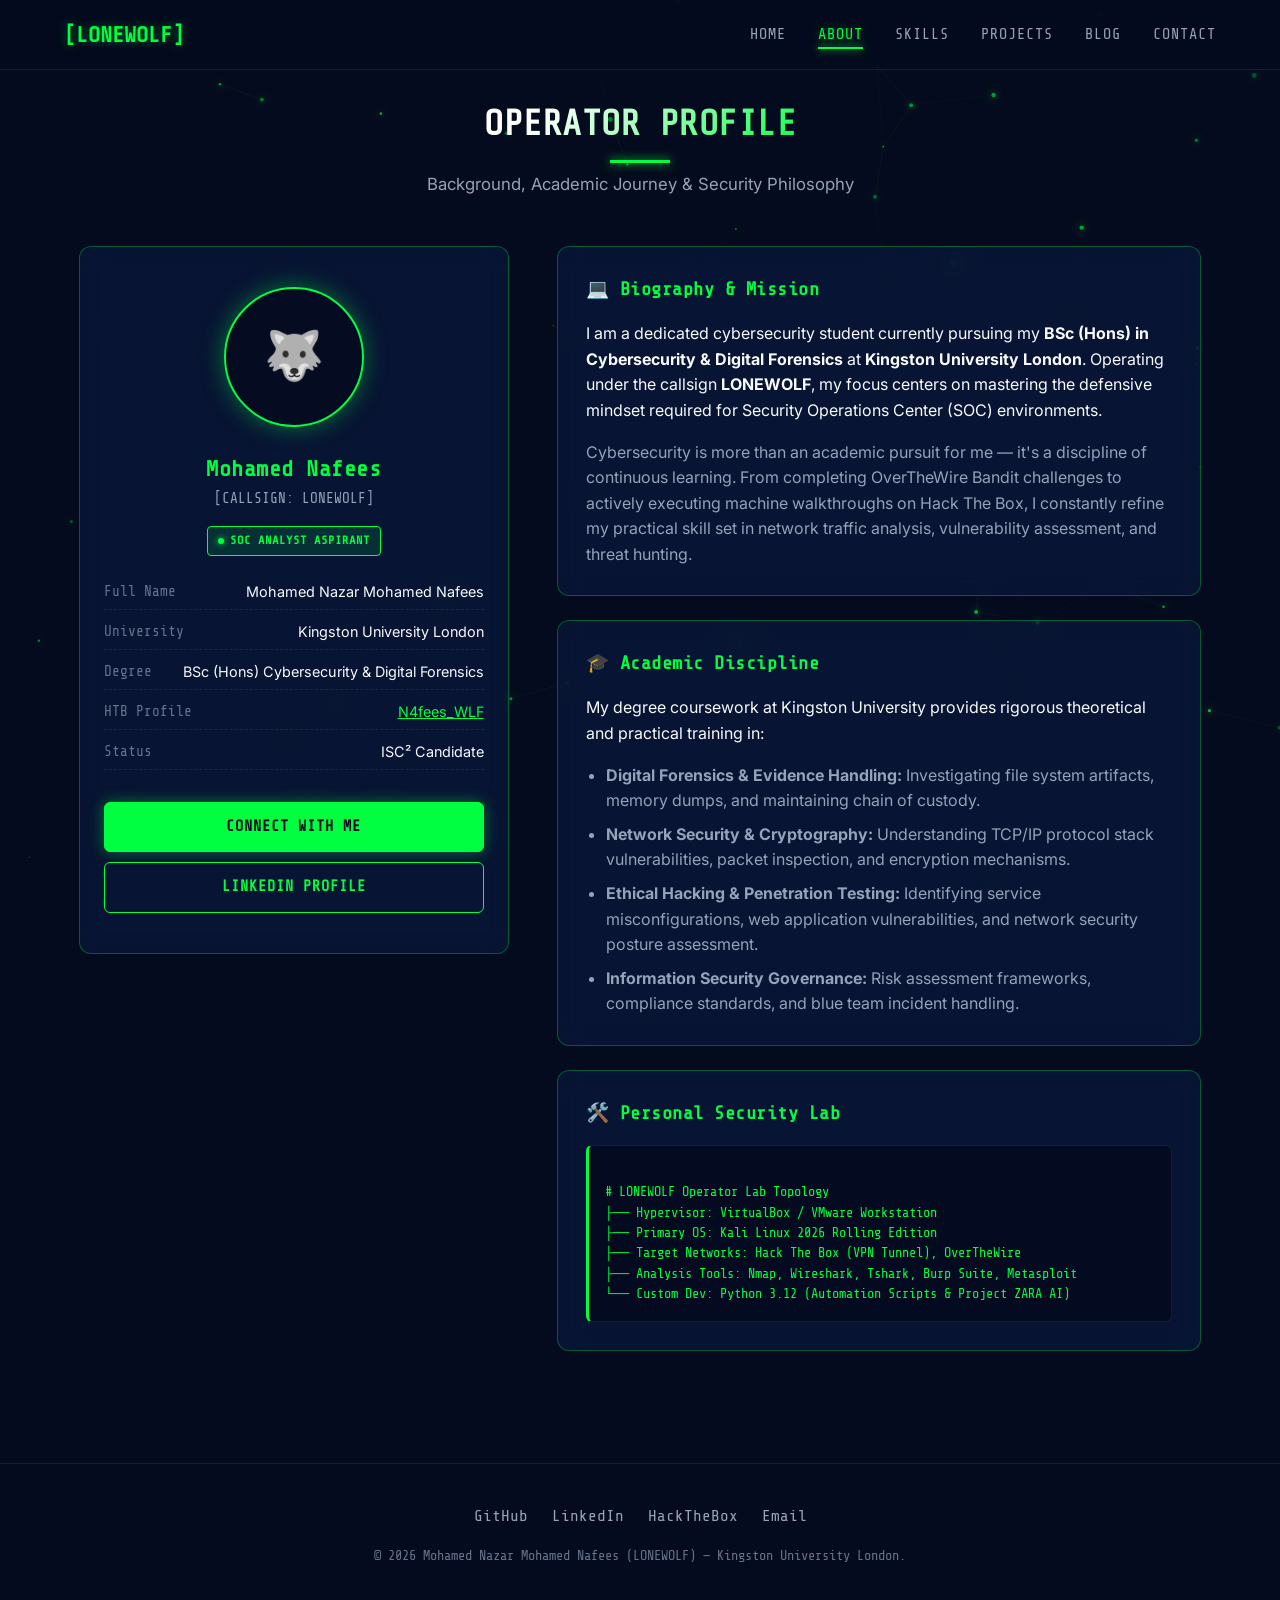
==== commit 0f0ba564: "HTB link updated" ====
--- a/about.html
+++ b/about.html
@@ -59,7 +59,7 @@
           </li>
           <li class="profile-meta-item">
             <span class="profile-meta-label">HTB Profile</span>
-            <span class="profile-meta-val"><a href="https://app.hackthebox.com/profile/N4fees_WLF" target="_blank" rel="noopener" class="green-text">N4fees_WLF</a></span>
+            <span class="profile-meta-val"><a href="https://app.hackthebox.com/users/3832758" target="_blank" rel="noopener" class="green-text">N4fees_WLF</a></span>
           </li>
           <li class="profile-meta-item">
             <span class="profile-meta-label">Status</span>
@@ -120,7 +120,7 @@
     <div class="footer-socials">
       <a href="https://github.com/M-Nafees-Cyber" target="_blank" rel="noopener">GitHub</a>
       <a href="https://linkedin.com/in/nafees-nazar-575b88280" target="_blank" rel="noopener">LinkedIn</a>
-      <a href="https://app.hackthebox.com/profile/N4fees_WLF" target="_blank" rel="noopener">HackTheBox</a>
+      <a href="https://app.hackthebox.com/users/3832758" target="_blank" rel="noopener">HackTheBox</a>
       <a href="mailto:nafeezasnfs@gmail.com">Email</a>
     </div>
     <p>© 2026 Mohamed Nazar Mohamed Nafees (LONEWOLF) — Kingston University London.</p>
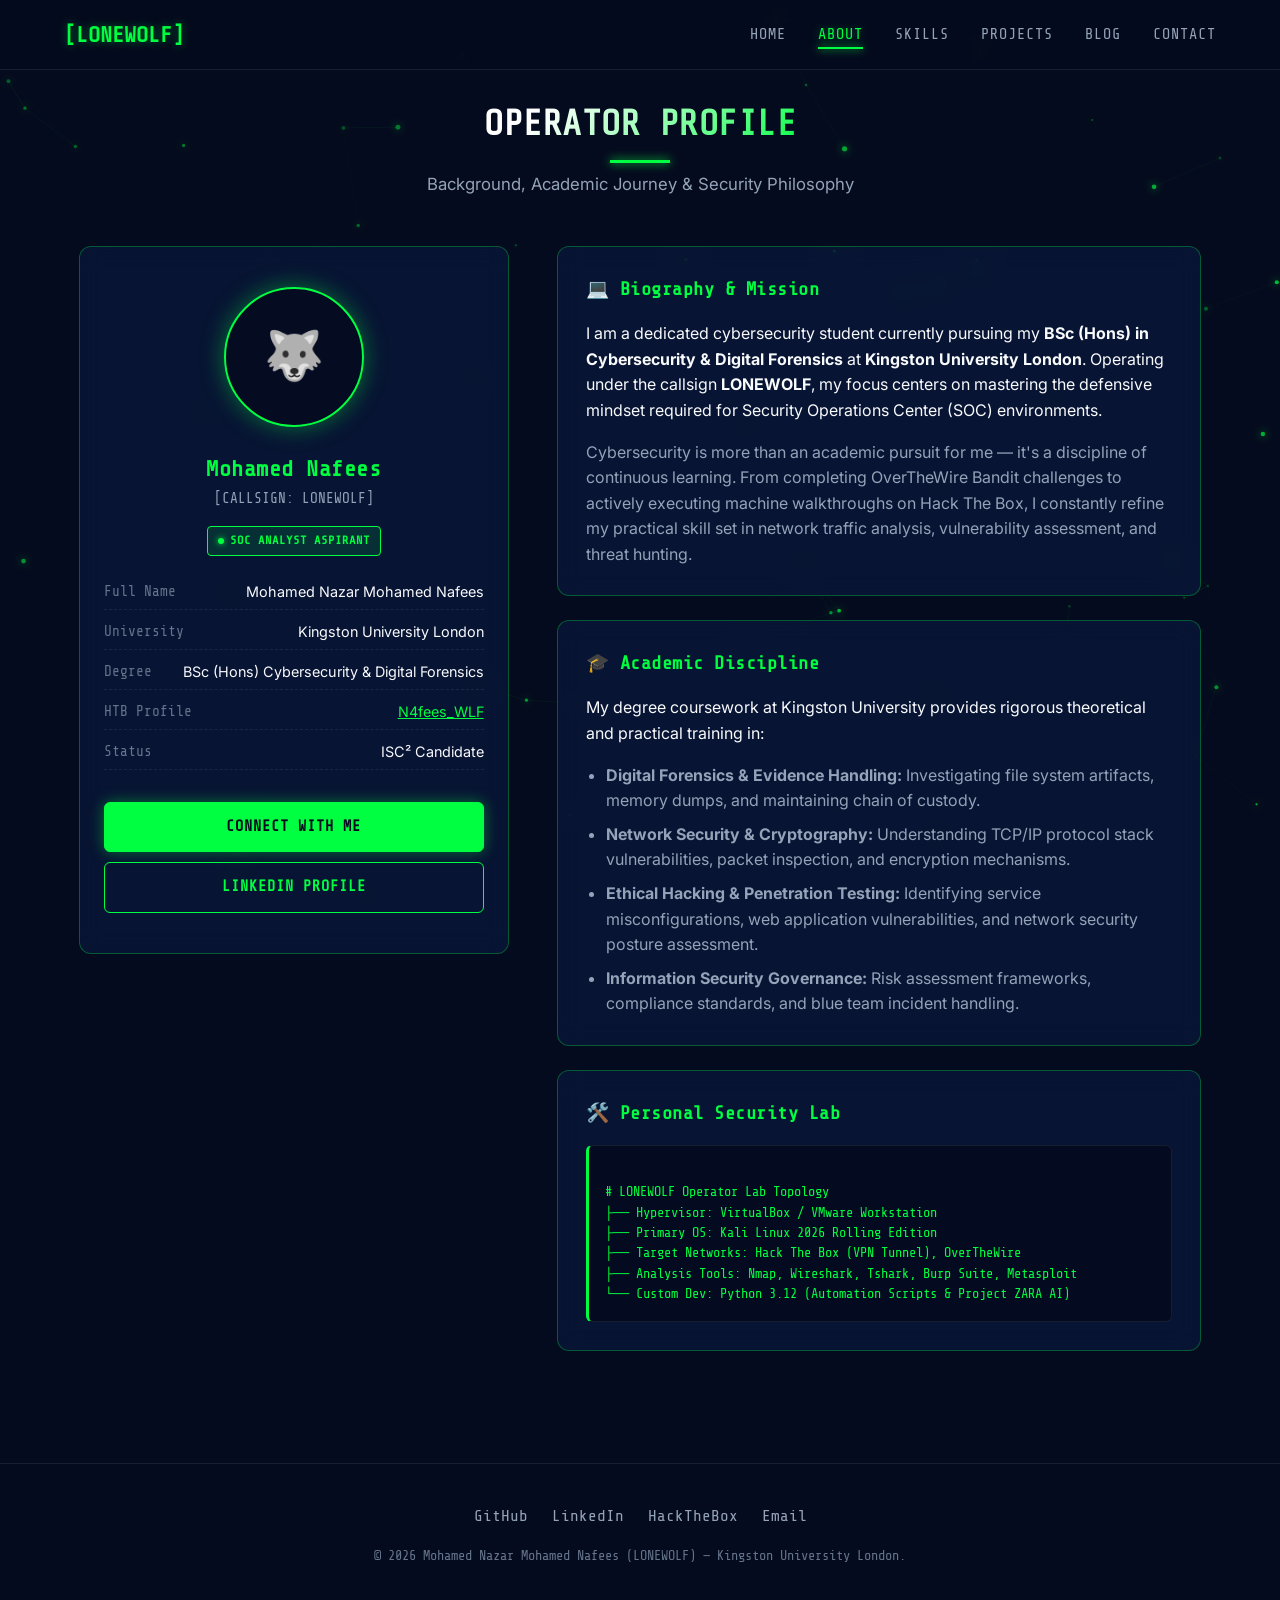
==== commit 6f4f9bae: "updated for cloudflare web Analytics" ====
--- a/about.html
+++ b/about.html
@@ -127,5 +127,10 @@
   </footer>
 
   <script src="script.js"></script>
+
+  <!-- Cloudflare Web Analytics -->
+  <script type='module' src='https://static.cloudflareinsights.com/beacon.min.js' data-cf-beacon='{"token": "0e2a13bd58694eccbddb8519fe9ebbec"}'></script>
+  <!-- End Cloudflare Web Analytics -->
+   
 </body>
 </html>
--- a/style.css
+++ b/style.css
@@ -548,6 +548,10 @@
   height: 100%;
 }
 
+.project-card-wide {
+  grid-column: span 2;
+}
+
 .project-header {
   display: flex;
   justify-content: space-between;
@@ -987,6 +991,10 @@
   
   .blog-grid {
     grid-template-columns: 1fr;
+  }
+
+  .project-card-wide {
+    grid-column: auto;
   }
   
   .hamburger {
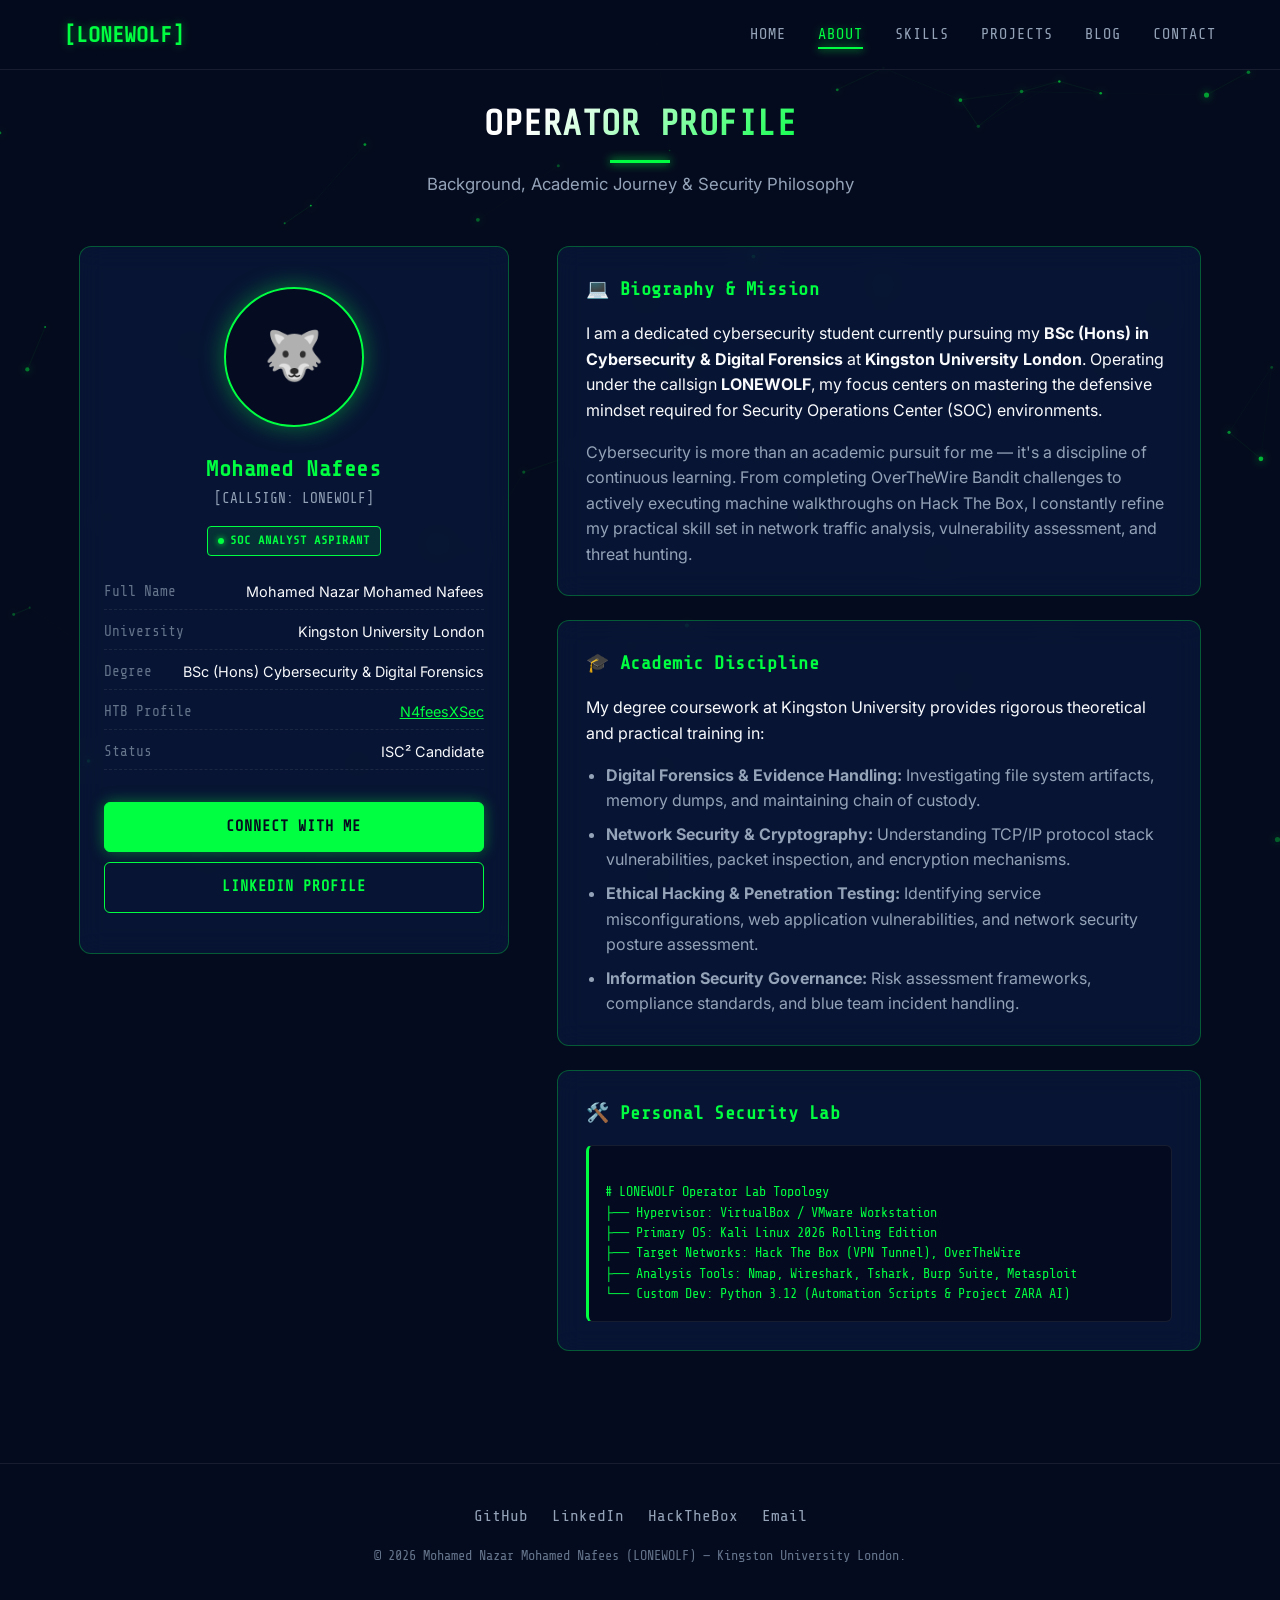
==== commit 84a3566e: "CyberSurvivors Ep 1 uploaded" ====
--- a/about.html
+++ b/about.html
@@ -59,7 +59,7 @@
           </li>
           <li class="profile-meta-item">
             <span class="profile-meta-label">HTB Profile</span>
-            <span class="profile-meta-val"><a href="https://app.hackthebox.com/users/3832758" target="_blank" rel="noopener" class="green-text">N4fees_WLF</a></span>
+            <span class="profile-meta-val"><a href="https://app.hackthebox.com/users/3832758" target="_blank" rel="noopener" class="green-text">N4feesXSec</a></span>
           </li>
           <li class="profile-meta-item">
             <span class="profile-meta-label">Status</span>
--- a/style.css
+++ b/style.css
@@ -652,6 +652,12 @@
   cursor: pointer;
 }
 
+.blog-card-link {
+  display: block;
+  text-decoration: none;
+  color: inherit;
+}
+
 .blog-card-meta {
   display: flex;
   justify-content: space-between;
@@ -680,6 +686,50 @@
   justify-content: space-between;
   align-items: center;
   margin-top: auto;
+}
+
+.blog-outro-card {
+  grid-column: 1 / -1;
+  max-width: 860px;
+  margin: 0 auto;
+  text-align: center;
+  padding: 2rem 1.75rem;
+  border-color: rgba(0, 255, 65, 0.65);
+  box-shadow: 0 0 28px rgba(0, 255, 65, 0.12), inset 0 0 20px rgba(0, 255, 65, 0.04);
+  background: rgba(9, 20, 36, 0.78);
+}
+
+.outro-meta {
+  justify-content: center;
+  gap: 1rem;
+  margin-bottom: 1rem;
+}
+
+.blog-outro-card .blog-card-title {
+  margin-bottom: 1rem;
+}
+
+.blog-outro-card .blog-card-excerpt {
+  margin: 0 auto 1rem;
+  max-width: 680px;
+  font-size: 1rem;
+  line-height: 1.8;
+}
+
+.outro-signoff {
+  margin: 1rem 0 0.5rem;
+  color: var(--accent-green);
+  font-size: 1.15rem;
+  font-weight: 700;
+  letter-spacing: 0.04em;
+}
+
+.outro-footer-note {
+  margin: 0 auto;
+  max-width: 700px;
+  color: var(--text-muted);
+  font-size: 0.84rem;
+  line-height: 1.7;
 }
 
 .blog-placeholder-banner {
@@ -690,6 +740,536 @@
   border-radius: 8px;
   color: var(--text-muted);
   font-family: var(--font-mono);
+}
+
+/* Blog Post Page */
+.blog-post-page {
+  padding-top: 8rem;
+}
+
+.blog-post-container {
+  width: min(980px, 100%);
+  margin: 0 auto;
+  background: rgba(13, 31, 78, 0.42);
+  border: 1px solid var(--border-neon);
+  border-radius: 18px;
+  padding: 2.25rem 2.25rem 2.75rem;
+  position: relative;
+  overflow: hidden;
+  box-shadow: 0 25px 50px rgba(5, 11, 30, 0.45), 0 0 20px rgba(0, 255, 65, 0.08);
+}
+
+.blog-post-container::before {
+  content: '';
+  position: absolute;
+  inset: 0;
+  background: linear-gradient(135deg, rgba(0, 255, 65, 0.06), transparent 30%, transparent 70%, rgba(0, 255, 65, 0.03));
+  pointer-events: none;
+}
+
+.blog-post-header,
+.blog-post-body {
+  position: relative;
+  z-index: 1;
+}
+
+.article-hero-img {
+  display: block;
+  width: 100%;
+  height: 320px;
+  object-fit: cover;
+  border-radius: 14px;
+  margin: 0 0 1.5rem;
+  border: 1px solid var(--border-neon);
+  box-shadow: 0 20px 40px rgba(0, 0, 0, 0.35);
+}
+
+.article-gif-wrapper {
+  margin: 1.25rem 0 1.5rem;
+  padding: 1rem;
+  border: 1px solid rgba(0, 255, 65, 0.2);
+  border-radius: 14px;
+  overflow: hidden;
+  background: rgba(5, 11, 30, 0.6);
+  box-shadow: 0 0 20px rgba(0, 255, 65, 0.06);
+  text-align: center;
+}
+
+.article-gif {
+  display: block;
+  width: 100%;
+  height: auto;
+  max-height: 450px;
+  object-fit: contain;
+  margin: 0 auto;
+}
+
+.blog-post-body p img.article-gif {
+  max-width: 100%;
+  height: auto;
+  margin: 1rem auto;
+  border-radius: 12px;
+}
+
+.gif-caption {
+  padding: 0.75rem 1rem 1rem;
+  color: var(--text-muted);
+  font-size: 0.9rem;
+  text-align: center;
+}
+
+.terminal-box {
+  margin: 1.4rem 0 1.5rem;
+  background: rgba(5, 11, 30, 0.88);
+  border: 1px solid rgba(0, 255, 65, 0.35);
+  border-radius: 12px;
+  overflow: hidden;
+  box-shadow: 0 15px 35px rgba(0, 0, 0, 0.32), 0 0 18px rgba(0, 255, 65, 0.08);
+}
+
+.terminal-header {
+  display: flex;
+  align-items: center;
+  gap: 0.55rem;
+  padding: 0.8rem 1rem;
+  background: rgba(15, 23, 42, 0.95);
+  border-bottom: 1px solid var(--border-light);
+  font-family: var(--font-mono);
+  font-size: 0.75rem;
+  color: var(--text-muted);
+}
+
+.dot {
+  width: 11px;
+  height: 11px;
+  display: inline-block;
+  border-radius: 50%;
+}
+
+.dot.red,
+.dot-red { background: #ff5f56; }
+.dot.yellow,
+.dot-yellow { background: #ffbd2e; }
+.dot.green,
+.dot-green { background: #27c93f; }
+
+.terminal-box .title {
+  margin-left: 0.5rem;
+  font-size: 0.78rem;
+}
+
+.terminal-box pre {
+  margin: 0;
+  padding: 1rem 1.1rem 1.2rem;
+  overflow-x: auto;
+  background: rgba(5, 11, 30, 0.9);
+}
+
+.terminal-box code {
+  color: var(--accent-green);
+  font-family: var(--font-mono);
+  font-size: 0.84rem;
+  line-height: 1.7;
+}
+
+.callout-box {
+  margin: 1.5rem 0;
+  padding: 1rem 1.2rem;
+  border-radius: 12px;
+  border: 1px solid transparent;
+  background: rgba(255, 255, 255, 0.02);
+  font-size: 1rem;
+  line-height: 1.7;
+}
+
+.callout-box.warning {
+  border-color: rgba(255, 184, 70, 0.6);
+  background: rgba(255, 184, 70, 0.08);
+  box-shadow: 0 0 18px rgba(255, 184, 70, 0.1);
+}
+
+.callout-box.info {
+  border-color: rgba(0, 229, 255, 0.6);
+  background: rgba(0, 229, 255, 0.06);
+  box-shadow: 0 0 18px rgba(0, 229, 255, 0.08);
+}
+
+.article-footer-actions {
+  display: flex;
+  flex-wrap: wrap;
+  align-items: center;
+  justify-content: space-between;
+  gap: 1rem;
+  margin-top: 2rem;
+  padding-top: 1.25rem;
+  border-top: 1px solid var(--border-light);
+}
+
+.back-link,
+.next-link {
+  color: var(--accent-green);
+  text-decoration: none;
+  font-family: var(--font-mono);
+  font-size: 0.85rem;
+  transition: opacity var(--transition-fast);
+}
+
+.back-link:hover,
+.next-link:hover {
+  opacity: 0.8;
+}
+
+.article-footer-actions .like-btn {
+  display: inline-flex;
+  align-items: center;
+  gap: 0.5rem;
+  background: rgba(0, 255, 65, 0.08);
+  border: 1px solid rgba(0, 255, 65, 0.35);
+  border-radius: 999px;
+  color: var(--accent-green);
+  font-family: var(--font-mono);
+  font-size: 0.8rem;
+  padding: 0.7rem 1rem;
+  cursor: pointer;
+  transition: transform var(--transition-fast), box-shadow var(--transition-fast);
+}
+
+.article-footer-actions .like-btn:hover {
+  transform: translateY(-1px);
+  box-shadow: 0 0 12px rgba(0, 255, 65, 0.12);
+}
+
+.article-footer-actions .like-btn.liked {
+  background: rgba(255, 82, 82, 0.08);
+  border-color: rgba(255, 82, 82, 0.4);
+  color: #ff8c8c;
+}
+
+.blog-post-breadcrumbs {
+  display: flex;
+  align-items: center;
+  gap: 0.75rem;
+  font-family: var(--font-mono);
+  font-size: 0.8rem;
+  color: var(--text-muted);
+  margin-bottom: 1rem;
+}
+
+.blog-post-breadcrumbs a {
+  color: var(--accent-green);
+  text-decoration: none;
+}
+
+.blog-post-header .badge {
+  margin-bottom: 1rem;
+}
+
+.blog-post-header h1 {
+  font-size: clamp(2rem, 4vw, 3rem);
+  line-height: 1.2;
+  margin-bottom: 1rem;
+  color: #FFFFFF;
+}
+
+.blog-post-meta {
+  display: flex;
+  flex-wrap: wrap;
+  gap: 1rem;
+  padding-top: 0.75rem;
+  border-top: 1px solid var(--border-light);
+  color: var(--text-muted);
+  font-family: var(--font-mono);
+  font-size: 0.8rem;
+}
+
+.blog-post-body {
+  margin-top: 2.25rem;
+}
+
+.blog-post-body > section {
+  margin-bottom: 2.2rem;
+}
+
+.blog-post-body h2,
+.blog-post-body h3 {
+  margin: 0 0 1rem 0;
+  color: #FFFFFF;
+  line-height: 1.35;
+}
+
+.blog-post-body h2 {
+  font-size: clamp(1.5rem, 2vw, 2rem);
+}
+
+.blog-post-body h3 {
+  font-size: 1.2rem;
+  color: var(--accent-green);
+}
+
+.blog-post-body p,
+.blog-post-body li,
+.article-footer p {
+  color: var(--text-muted);
+  font-size: 1.08rem;
+  line-height: 1.9;
+}
+
+.blog-post-body p {
+  margin-bottom: 1rem;
+}
+
+.lead-paragraph {
+  font-size: 1.08rem;
+  color: #E2E8F0;
+}
+
+.blog-post-body strong {
+  color: #FFFFFF;
+}
+
+.blog-post-body code {
+  background: rgba(5, 11, 30, 0.7);
+  border: 1px solid var(--border-light);
+  border-radius: 6px;
+  padding: 0.2rem 0.45rem;
+  color: var(--accent-green);
+  font-family: var(--font-mono);
+  font-size: 0.82rem;
+}
+
+.blog-post-body ol,
+.blog-post-body ul {
+  margin: 0 0 1rem 1.3rem;
+  padding-left: 0.5rem;
+}
+
+.blog-post-body li + li {
+  margin-top: 0.65rem;
+}
+
+.checklist {
+  list-style: none;
+  margin: 1.25rem 0;
+  padding: 0;
+}
+
+.checklist li {
+  display: flex;
+  align-items: flex-start;
+  gap: 0.8rem;
+  background: rgba(255, 255, 255, 0.02);
+  border: 1px solid var(--border-light);
+  border-radius: 10px;
+  padding: 0.8rem 0.9rem;
+  margin: 0.8rem 0;
+}
+
+.check-box {
+  width: 22px;
+  height: 22px;
+  min-width: 22px;
+  background: rgba(0, 255, 65, 0.08);
+  border: 1px solid rgba(0, 255, 65, 0.75);
+  border-radius: 6px;
+  display: inline-flex;
+  align-items: center;
+  justify-content: center;
+  color: var(--accent-green);
+  font-family: var(--font-mono);
+  font-size: 0.8rem;
+  box-shadow: 0 0 8px rgba(0, 255, 65, 0.2);
+}
+
+.highlight-callout {
+  margin: 1.5rem 0;
+  padding: 1.2rem 1.2rem 1.2rem 1.2rem;
+  border-left: 3px solid var(--accent-green);
+  border-radius: 0 10px 10px 0;
+  background: rgba(0, 255, 65, 0.05);
+  box-shadow: inset 0 0 0 1px rgba(0, 255, 65, 0.18), 0 0 20px rgba(0, 255, 65, 0.08);
+}
+
+.highlight-callout p {
+  margin: 0;
+  font-size: 1.15rem;
+  color: #F8FAFC;
+  font-weight: 600;
+}
+
+.example-list {
+  list-style: none;
+  margin: 1rem 0 1.5rem 0;
+  padding: 0;
+}
+
+.example-list li {
+  margin: 0.8rem 0;
+  padding: 0.85rem 1rem;
+  background: rgba(5, 11, 30, 0.55);
+  border: 1px solid var(--border-light);
+  border-radius: 10px;
+}
+
+.list-tag {
+  display: inline-block;
+  font-family: var(--font-mono);
+  font-size: 0.72rem;
+  letter-spacing: 0.08em;
+  text-transform: uppercase;
+  border-radius: 999px;
+  padding: 0.2rem 0.6rem;
+  margin-right: 0.5rem;
+}
+
+.list-tag.weak {
+  background: rgba(239, 68, 68, 0.1);
+  color: #fca5a5;
+  border: 1px solid rgba(239, 68, 68, 0.4);
+}
+
+.list-tag.strong {
+  background: rgba(0, 255, 65, 0.08);
+  color: var(--accent-green);
+  border: 1px solid rgba(0, 255, 65, 0.5);
+}
+
+.table-wrap {
+  width: 100%;
+  overflow-x: auto;
+  margin: 1.5rem 0;
+  border: 1px solid var(--border-light);
+  border-radius: 12px;
+  background: rgba(5, 11, 30, 0.45);
+}
+
+table {
+  width: 100%;
+  border-collapse: collapse;
+  min-width: 640px;
+}
+
+thead th {
+  background: rgba(0, 255, 65, 0.08);
+  color: #FFFFFF;
+  font-family: var(--font-mono);
+  font-size: 0.82rem;
+  text-transform: uppercase;
+  letter-spacing: 0.08em;
+  padding: 0.9rem 1rem;
+  border-bottom: 1px solid var(--border-neon);
+}
+
+tbody td {
+  padding: 0.9rem 1rem;
+  color: var(--text-muted);
+  border-bottom: 1px solid rgba(255, 255, 255, 0.06);
+}
+
+tbody tr:nth-child(even) {
+  background: rgba(255, 255, 255, 0.02);
+}
+
+.table-note {
+  color: var(--text-dark);
+  font-style: italic;
+}
+
+.coming-up-box {
+  background: rgba(5, 11, 30, 0.7);
+  border: 1px solid var(--border-neon);
+  border-radius: 12px;
+  padding: 1.25rem 1.25rem 0.5rem;
+  box-shadow: 0 0 18px rgba(0, 255, 65, 0.06);
+}
+
+.coming-up-box h3 {
+  margin-bottom: 0.75rem;
+}
+
+.article-footer {
+  margin-top: 2rem;
+  padding-top: 1.25rem;
+  border-top: 1px solid var(--border-light);
+}
+
+.blog-outro-card {
+  margin: 2rem auto 1.5rem;
+  max-width: 860px;
+  text-align: center;
+  padding: 2rem 1.75rem;
+  border-color: rgba(0, 255, 65, 0.65);
+  box-shadow: 0 0 28px rgba(0, 255, 65, 0.12), inset 0 0 20px rgba(0, 255, 65, 0.04);
+  background: rgba(9, 20, 36, 0.78);
+}
+
+.outro-meta {
+  justify-content: center;
+  gap: 1rem;
+  margin-bottom: 1rem;
+}
+
+.blog-outro-card .blog-card-title {
+  margin-bottom: 1rem;
+}
+
+.blog-outro-card .blog-card-excerpt {
+  margin: 0 auto 1rem;
+  max-width: 680px;
+  font-size: 1rem;
+  line-height: 1.8;
+}
+
+.outro-signoff {
+  margin: 1rem 0 0.5rem;
+  color: var(--accent-green);
+  font-size: 1.15rem;
+  font-weight: 700;
+  letter-spacing: 0.04em;
+}
+
+.outro-footer-note {
+  margin: 0 auto;
+  max-width: 700px;
+  color: var(--text-muted);
+  font-size: 0.84rem;
+  line-height: 1.7;
+}
+
+.outro-actions {
+  margin-top: 1.25rem;
+  display: flex;
+  justify-content: center;
+}
+
+.outro-actions .btn {
+  display: inline-flex;
+  align-items: center;
+  justify-content: center;
+  min-width: 210px;
+  padding: 0.8rem 1.2rem;
+  border-radius: 999px;
+  font-family: var(--font-mono);
+  font-size: 0.85rem;
+  text-decoration: none;
+  background: rgba(0, 255, 65, 0.08);
+  border: 1px solid rgba(0, 255, 65, 0.5);
+  color: var(--accent-green);
+  box-shadow: 0 0 18px rgba(0, 255, 65, 0.08);
+}
+
+@media (max-width: 768px) {
+  .blog-post-container {
+    padding: 1.5rem 1rem 2rem;
+  }
+
+  .blog-post-meta {
+    flex-direction: column;
+    gap: 0.5rem;
+  }
+
+  .blog-post-breadcrumbs {
+    flex-wrap: wrap;
+  }
 }
 
 /* Skills Page (skills.html) */
@@ -1019,3 +1599,95 @@
     left: 0;
   }
 }
+
+/*
+  GLOBAL PERFORMANCE OPTIMIZATION
+  This stylesheet is shared across the entire portfolio, so these fixes apply to every page.
+  Purpose: reduce mobile scroll lag, remove unnecessary heavy blur effects, and improve GIF/image rendering on small screens.
+*/
+
+/* --- MOBILE PERFORMANCE OPTIMIZATION & MEDIA FIXES --- */
+@media (max-width: 768px) {
+  /* 1. Disable heavy GPU blur on mobile screens to restore smooth scrolling */
+  .navbar, 
+  .blog-outro-card, 
+  .terminal-box, 
+  .article-gif-wrapper,
+  .callout-box {
+    backdrop-filter: none !important;
+    -webkit-backdrop-filter: none !important;
+    background-color: rgba(5, 11, 30, 0.95) !important;
+  }
+
+  /* 2. Reduce heavy glowing shadows on mobile devices */
+  .blog-full-card,
+  .blog-outro-card,
+  .terminal-box,
+  .skill-card {
+    box-shadow: 0 4px 10px rgba(0, 0, 0, 0.5) !important;
+  }
+
+  /* 3. Enable smooth native touch scrolling */
+  html {
+    scroll-behavior: smooth;
+    -webkit-overflow-scrolling: touch;
+  }
+}
+
+/* --- Responsive GIF & Image Wrapper Fixes --- */
+.article-gif-wrapper {
+  margin: 1.25rem 0 1.5rem;
+  border: 1px solid rgba(0, 255, 65, 0.2);
+  border-radius: 14px;
+  overflow: hidden;
+  background: rgba(5, 11, 30, 0.6);
+  box-shadow: 0 0 20px rgba(0, 255, 65, 0.06);
+  text-align: center;
+  padding: 0.75rem;
+}
+
+.article-gif {
+  display: block;
+  width: 100%;
+  height: auto;
+  max-height: 450px;
+  object-fit: contain;
+  margin: 0 auto;
+  border-radius: 8px;
+}
+
+.outro-icon {
+  font-size: 2.1rem;
+  margin-bottom: 0.8rem;
+  filter: drop-shadow(0 0 12px rgba(0, 255, 65, 0.35));
+}
+
+.outro-note,
+.outro-footer-note {
+  margin: 0 auto;
+  max-width: 700px;
+  color: var(--text-muted);
+  font-size: 0.84rem;
+  line-height: 1.7;
+}
+
+.outro-actions {
+  display: flex;
+  justify-content: center;
+  align-items: center;
+  gap: 1rem;
+  flex-wrap: wrap;
+  margin-top: 1.5rem;
+}
+
+.outro-actions .btn-primary,
+.outro-actions .btn-secondary {
+  display: inline-flex;
+  align-items: center;
+  justify-content: center;
+  min-width: 210px;
+  padding: 0.8rem 1.2rem;
+  border-radius: 999px;
+  text-decoration: none;
+  transition: all var(--transition-normal);
+}
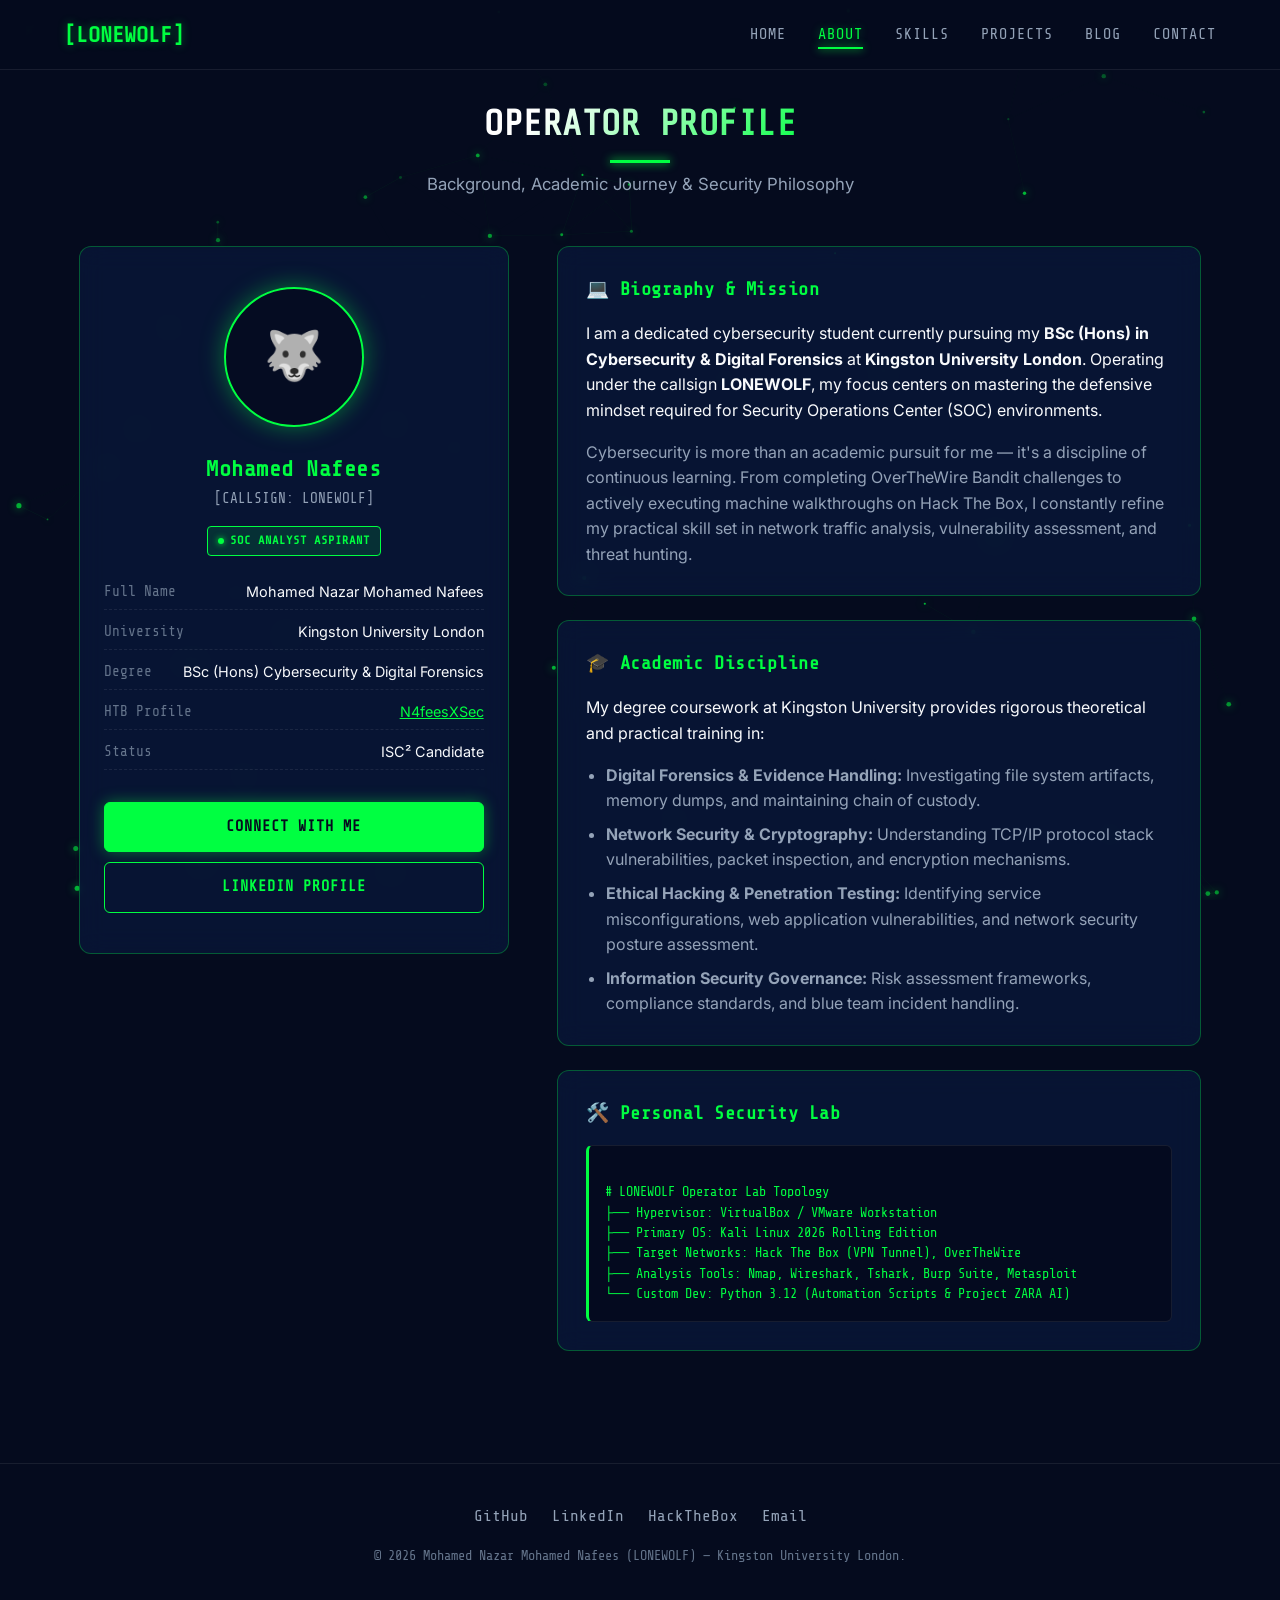
==== commit dbedc7e4: "updated meta tags" ====
--- a/about.html
+++ b/about.html
@@ -4,6 +4,11 @@
   <meta charset="UTF-8">
   <meta name="viewport" content="width=device-width, initial-scale=1.0">
   <meta name="description" content="About Mohamed Nazar Mohamed Nafees (LONEWOLF) — BSc Cybersecurity & Digital Forensics Student at Kingston University London.">
+  <meta property="og:title" content="About | LONEWOLF | Cybersecurity Student & Analyst">
+  <meta property="og:description" content="Learn about Mohamed Nafees (LONEWOLF), a cybersecurity and digital forensics student at Kingston University London.">
+  <meta property="og:type" content="website">
+  <meta property="og:url" content="https://m-nafees-cyber.github.io/My-Portofolio/about.html">
+  <meta property="og:image" content="https://m-nafees-cyber.github.io/My-Portofolio/Assests/preview-banner.png">
   <title>About | LONEWOLF — Mohamed Nafees</title>
   <link rel="stylesheet" href="style.css">
 </head>
--- a/style.css
+++ b/style.css
@@ -732,6 +732,33 @@
   line-height: 1.7;
 }
 
+.outro-actions {
+  margin-top: 1.25rem;
+  display: flex;
+  justify-content: center;
+  align-items: center;
+  flex-wrap: wrap;
+  gap: 1rem;
+}
+
+.outro-actions .btn,
+.outro-actions .btn-primary,
+.outro-actions .btn-secondary {
+  display: inline-flex;
+  align-items: center;
+  justify-content: center;
+  min-width: 210px;
+  padding: 0.8rem 1.2rem;
+  border-radius: 999px;
+  font-family: var(--font-mono);
+  font-size: 0.85rem;
+  text-decoration: none;
+  background: rgba(0, 255, 65, 0.08);
+  border: 1px solid rgba(0, 255, 65, 0.5);
+  color: var(--accent-green);
+  box-shadow: 0 0 18px rgba(0, 255, 65, 0.08);
+}
+
 .blog-placeholder-banner {
   margin-top: 4rem;
   text-align: center;
@@ -1190,71 +1217,6 @@
   margin-top: 2rem;
   padding-top: 1.25rem;
   border-top: 1px solid var(--border-light);
-}
-
-.blog-outro-card {
-  margin: 2rem auto 1.5rem;
-  max-width: 860px;
-  text-align: center;
-  padding: 2rem 1.75rem;
-  border-color: rgba(0, 255, 65, 0.65);
-  box-shadow: 0 0 28px rgba(0, 255, 65, 0.12), inset 0 0 20px rgba(0, 255, 65, 0.04);
-  background: rgba(9, 20, 36, 0.78);
-}
-
-.outro-meta {
-  justify-content: center;
-  gap: 1rem;
-  margin-bottom: 1rem;
-}
-
-.blog-outro-card .blog-card-title {
-  margin-bottom: 1rem;
-}
-
-.blog-outro-card .blog-card-excerpt {
-  margin: 0 auto 1rem;
-  max-width: 680px;
-  font-size: 1rem;
-  line-height: 1.8;
-}
-
-.outro-signoff {
-  margin: 1rem 0 0.5rem;
-  color: var(--accent-green);
-  font-size: 1.15rem;
-  font-weight: 700;
-  letter-spacing: 0.04em;
-}
-
-.outro-footer-note {
-  margin: 0 auto;
-  max-width: 700px;
-  color: var(--text-muted);
-  font-size: 0.84rem;
-  line-height: 1.7;
-}
-
-.outro-actions {
-  margin-top: 1.25rem;
-  display: flex;
-  justify-content: center;
-}
-
-.outro-actions .btn {
-  display: inline-flex;
-  align-items: center;
-  justify-content: center;
-  min-width: 210px;
-  padding: 0.8rem 1.2rem;
-  border-radius: 999px;
-  font-family: var(--font-mono);
-  font-size: 0.85rem;
-  text-decoration: none;
-  background: rgba(0, 255, 65, 0.08);
-  border: 1px solid rgba(0, 255, 65, 0.5);
-  color: var(--accent-green);
-  box-shadow: 0 0 18px rgba(0, 255, 65, 0.08);
 }
 
 @media (max-width: 768px) {
@@ -1541,7 +1503,7 @@
 .fade-in {
   opacity: 0;
   transform: translateY(20px);
-  transition: opacity 0.6s ease-out, transform 0.6s ease-out;
+  transition: opacity 0.5s ease-out, transform 0.5s ease-out;
 }
 
 .fade-in.visible {
@@ -1606,9 +1568,18 @@
   Purpose: reduce mobile scroll lag, remove unnecessary heavy blur effects, and improve GIF/image rendering on small screens.
 */
 
-/* --- MOBILE PERFORMANCE OPTIMIZATION & MEDIA FIXES --- */
+/* ==========================================================
+   MOBILE PERFORMANCE OPTIMIZATION & OUTRO STYLING
+   ========================================================== */
 @media (max-width: 768px) {
-  /* 1. Disable heavy GPU blur on mobile screens to restore smooth scrolling */
+  /* 1. Stop heavy infinite animations and transitions that drain mobile CPU */
+  *, *::before, *::after {
+    animation-iteration-count: 1 !important;
+    animation-duration: 0.001s !important;
+    transition-duration: 0.001s !important;
+  }
+
+  /* 2. Disable heavy GPU blur and reduce heavy shadows on mobile */
   .navbar, 
   .blog-outro-card, 
   .terminal-box, 
@@ -1617,20 +1588,23 @@
     backdrop-filter: none !important;
     -webkit-backdrop-filter: none !important;
     background-color: rgba(5, 11, 30, 0.95) !important;
+    box-shadow: 0 4px 10px rgba(0, 0, 0, 0.5) !important;
   }
 
-  /* 2. Reduce heavy glowing shadows on mobile devices */
   .blog-full-card,
-  .blog-outro-card,
-  .terminal-box,
   .skill-card {
     box-shadow: 0 4px 10px rgba(0, 0, 0, 0.5) !important;
   }
 
-  /* 3. Enable smooth native touch scrolling */
+  /* 3. Enable smooth native touch scrolling & solid mobile background */
   html {
     scroll-behavior: smooth;
     -webkit-overflow-scrolling: touch;
+  }
+
+  body {
+    background: #030712 !important;
+    background-image: none !important;
   }
 }
 
@@ -1656,38 +1630,9 @@
   border-radius: 8px;
 }
 
+/* --- Outro Component Styles --- */
 .outro-icon {
   font-size: 2.1rem;
   margin-bottom: 0.8rem;
   filter: drop-shadow(0 0 12px rgba(0, 255, 65, 0.35));
-}
-
-.outro-note,
-.outro-footer-note {
-  margin: 0 auto;
-  max-width: 700px;
-  color: var(--text-muted);
-  font-size: 0.84rem;
-  line-height: 1.7;
-}
-
-.outro-actions {
-  display: flex;
-  justify-content: center;
-  align-items: center;
-  gap: 1rem;
-  flex-wrap: wrap;
-  margin-top: 1.5rem;
-}
-
-.outro-actions .btn-primary,
-.outro-actions .btn-secondary {
-  display: inline-flex;
-  align-items: center;
-  justify-content: center;
-  min-width: 210px;
-  padding: 0.8rem 1.2rem;
-  border-radius: 999px;
-  text-decoration: none;
-  transition: all var(--transition-normal);
-}
+}
